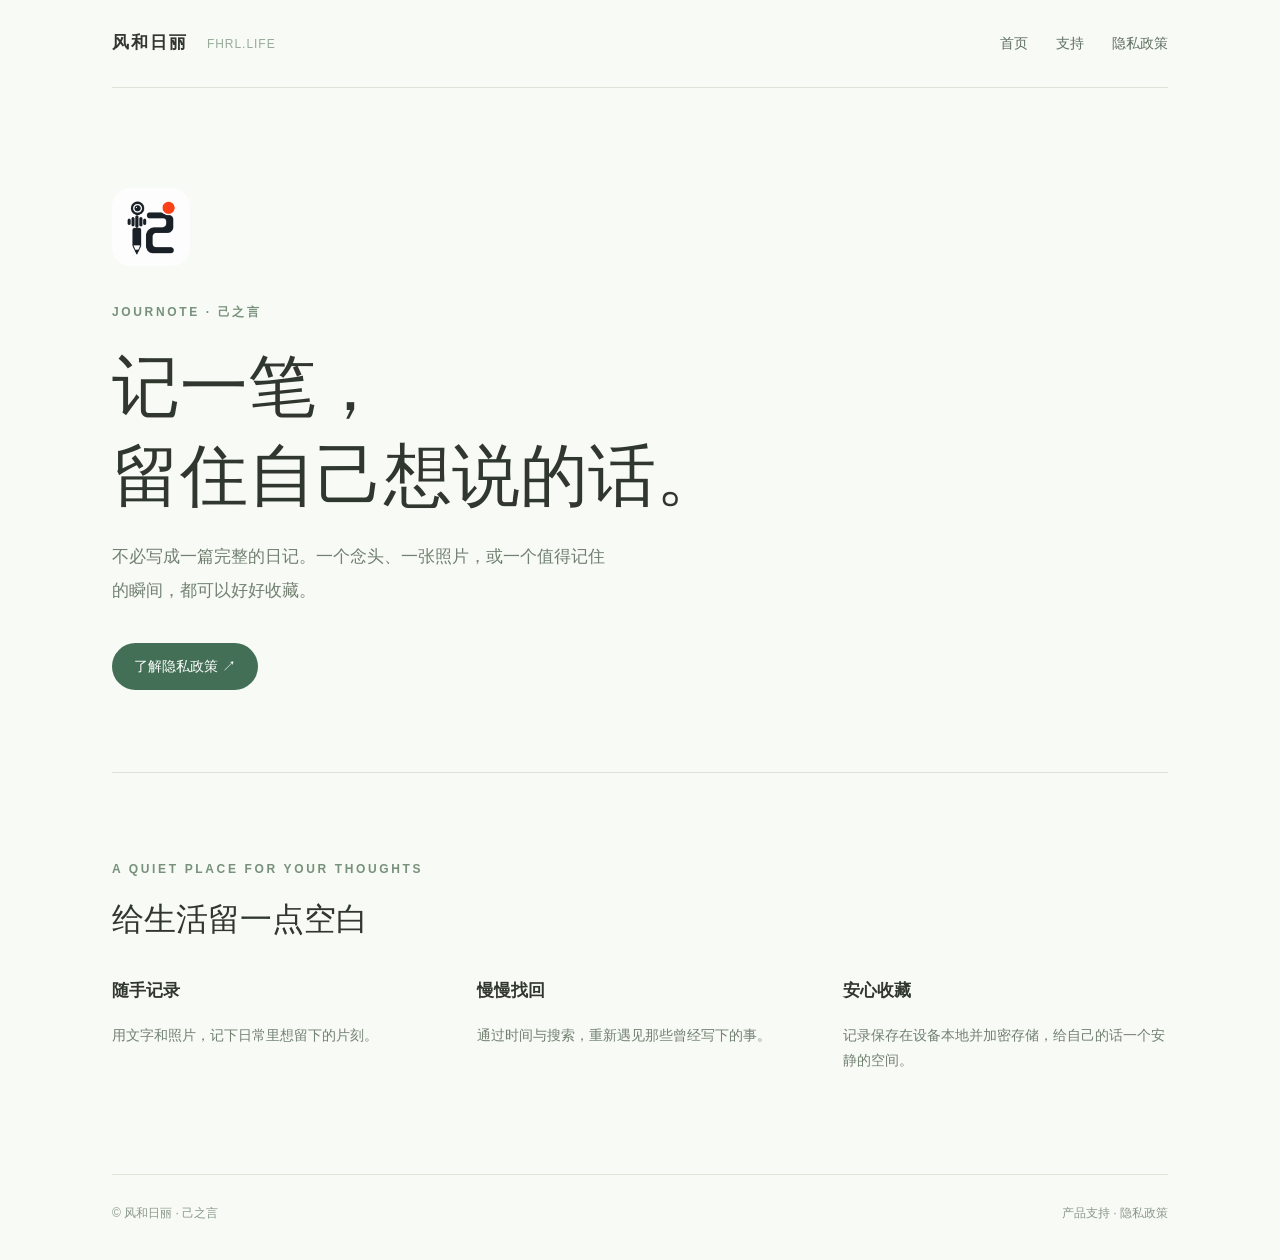
==== journote/index.html @ 54cb117b "Add journote support page" ====
<!doctype html><html lang="zh-CN"><head><meta charset="utf-8"><meta name="viewport" content="width=device-width,initial-scale=1"><meta name="description" content="己之言是一款简单、安静的日记与笔记应用，记一笔，留住自己想说的话。"><title>己之言 · journote</title><link rel="stylesheet" href="/style.css"></head><body><div class="wrap"><header class="nav"><a class="brand" href="/">风和日丽 <span>FHRL.LIFE</span></a><nav class="navlinks" aria-label="主导航"><a href="/">首页</a><a href="/journote/support/">支持</a><a href="/journote/privacy/">隐私政策</a></nav></header><main><section class="page-hero"><img class="icon" src="/assets/journote-icon.png" alt="己之言应用图标"><div class="eyebrow">Journote · 己之言</div><h1>记一笔，<br>留住自己想说的话。</h1><p class="lead">不必写成一篇完整的日记。一个念头、一张照片，或一个值得记住的瞬间，都可以好好收藏。</p><a class="button" href="/journote/privacy/">了解隐私政策 ↗</a></section><section class="section"><div class="eyebrow">A quiet place for your thoughts</div><h2>给生活留一点空白</h2><div class="features"><div><h3>随手记录</h3><p>用文字和照片，记下日常里想留下的片刻。</p></div><div><h3>慢慢找回</h3><p>通过时间与搜索，重新遇见那些曾经写下的事。</p></div><div><h3>安心收藏</h3><p>记录保存在设备本地并加密存储，给自己的话一个安静的空间。</p></div></div></section></main><footer class="footer"><div class="footer-inner"><span>© 风和日丽 · 己之言</span><span><a href="/journote/support/">产品支持</a> · <a href="/journote/privacy/">隐私政策</a></span></div></footer></div></body></html>
---- style.css ----
:root{color-scheme:light;--ink:#30372e;--muted:#718071;--line:#dce4d8;--paper:#f8faf5;--green:#426f55}*{box-sizing:border-box}html{scroll-behavior:smooth}body{margin:0;background:var(--paper);color:var(--ink);font-family:-apple-system,BlinkMacSystemFont,"PingFang SC","Microsoft YaHei",sans-serif;line-height:1.8}a{color:inherit;text-decoration:none}a:focus-visible{outline:2px solid var(--green);outline-offset:5px}.wrap{max-width:1120px;margin:auto;padding:0 32px}.nav{height:88px;display:flex;align-items:center;justify-content:space-between;border-bottom:1px solid var(--line)}.brand{font-size:17px;font-weight:650;letter-spacing:.12em}.brand span{color:#99ab99;font-size:12px;letter-spacing:.08em;margin-left:12px;font-weight:400}.navlinks{display:flex;gap:28px;color:#617063;font-size:14px}.navlinks a:hover,.textlink:hover{color:var(--green)}.hero{min-height:590px;display:flex;align-items:center;position:relative;overflow:hidden}.hero-content{position:relative;z-index:1;max-width:650px;padding:85px 0}.eyebrow{font-size:12px;font-weight:650;letter-spacing:.22em;color:#77917b;text-transform:uppercase}.hero h1{font-family:Georgia,"Songti SC",serif;font-size:clamp(44px,6vw,74px);font-weight:400;letter-spacing:.06em;line-height:1.25;margin:25px 0}.lead{font-size:17px;color:#718071;line-height:2;max-width:500px}.sun{position:absolute;right:3%;top:100px;width:340px;height:340px;border-radius:50%;background:radial-gradient(circle at 40% 36%,#f5eecb,#e7edda 58%,#e2ebdc);box-shadow:0 0 0 48px #eef3e9,0 0 0 96px #f2f6ee}.section{padding:86px 0;border-top:1px solid var(--line)}.section-head{display:flex;justify-content:space-between;align-items:end;gap:20px;margin-bottom:32px}.section h2{font-family:Georgia,"Songti SC",serif;font-size:32px;font-weight:400;margin:10px 0}.section-head p{color:var(--muted);font-size:14px}.product{display:flex;align-items:center;gap:24px;padding:30px;background:white;border:1px solid #e4eae1;border-radius:18px;transition:transform .2s,border-color .2s}.product:hover{transform:translateY(-3px);border-color:#b6cbb9}.icon{width:78px;height:78px;border-radius:18px}.product h3{margin:0;font-size:19px}.product p{margin:4px 0 0;color:var(--muted);font-size:14px}.arrow{margin-left:auto;font-size:22px;color:#8aa28b}.footer{border-top:1px solid var(--line);padding:28px 0 36px;color:#8a998b;font-size:12px}.footer-inner{display:flex;justify-content:space-between;gap:20px}.page-hero{padding:100px 0 82px}.page-hero h1{font-family:Georgia,"Songti SC",serif;font-size:clamp(42px,6vw,68px);font-weight:400;line-height:1.3;margin:20px 0}.page-hero .icon{margin-bottom:26px}.button{display:inline-block;margin-top:18px;padding:11px 22px;border-radius:999px;background:var(--green);color:white;font-size:14px}.features{display:grid;grid-template-columns:repeat(3,1fr);gap:40px}.features h3{font-size:17px;font-weight:600}.features p{font-size:14px;color:var(--muted)}.document{max-width:760px;margin:0 auto;padding:72px 32px 100px}.document h1{font-family:Georgia,"Songti SC",serif;font-weight:400;font-size:42px;line-height:1.3}.document h2{font-size:20px;margin-top:42px}.document p,.document li{color:#566358;font-size:15px;line-height:2}.document a{text-decoration:underline;text-underline-offset:3px}.note{padding:18px 22px;background:#edf3e9;border-radius:12px}.document ul{padding-left:22px}@media(max-width:650px){.wrap{padding:0 22px}.nav{height:72px}.brand span{display:none}.navlinks{gap:18px}.hero{min-height:520px}.hero-content{padding:100px 0 70px}.sun{width:200px;height:200px;right:-100px;top:62px;opacity:.65;box-shadow:0 0 0 35px #eef3e9,0 0 0 70px #f2f6ee}.lead{font-size:15px}.section{padding:60px 0}.section-head{display:block}.features{grid-template-columns:1fr;gap:12px}.page-hero{padding:70px 0}.footer-inner{display:block}.product{padding:22px}.icon{width:64px;height:64px}.document{padding:55px 22px 80px}}
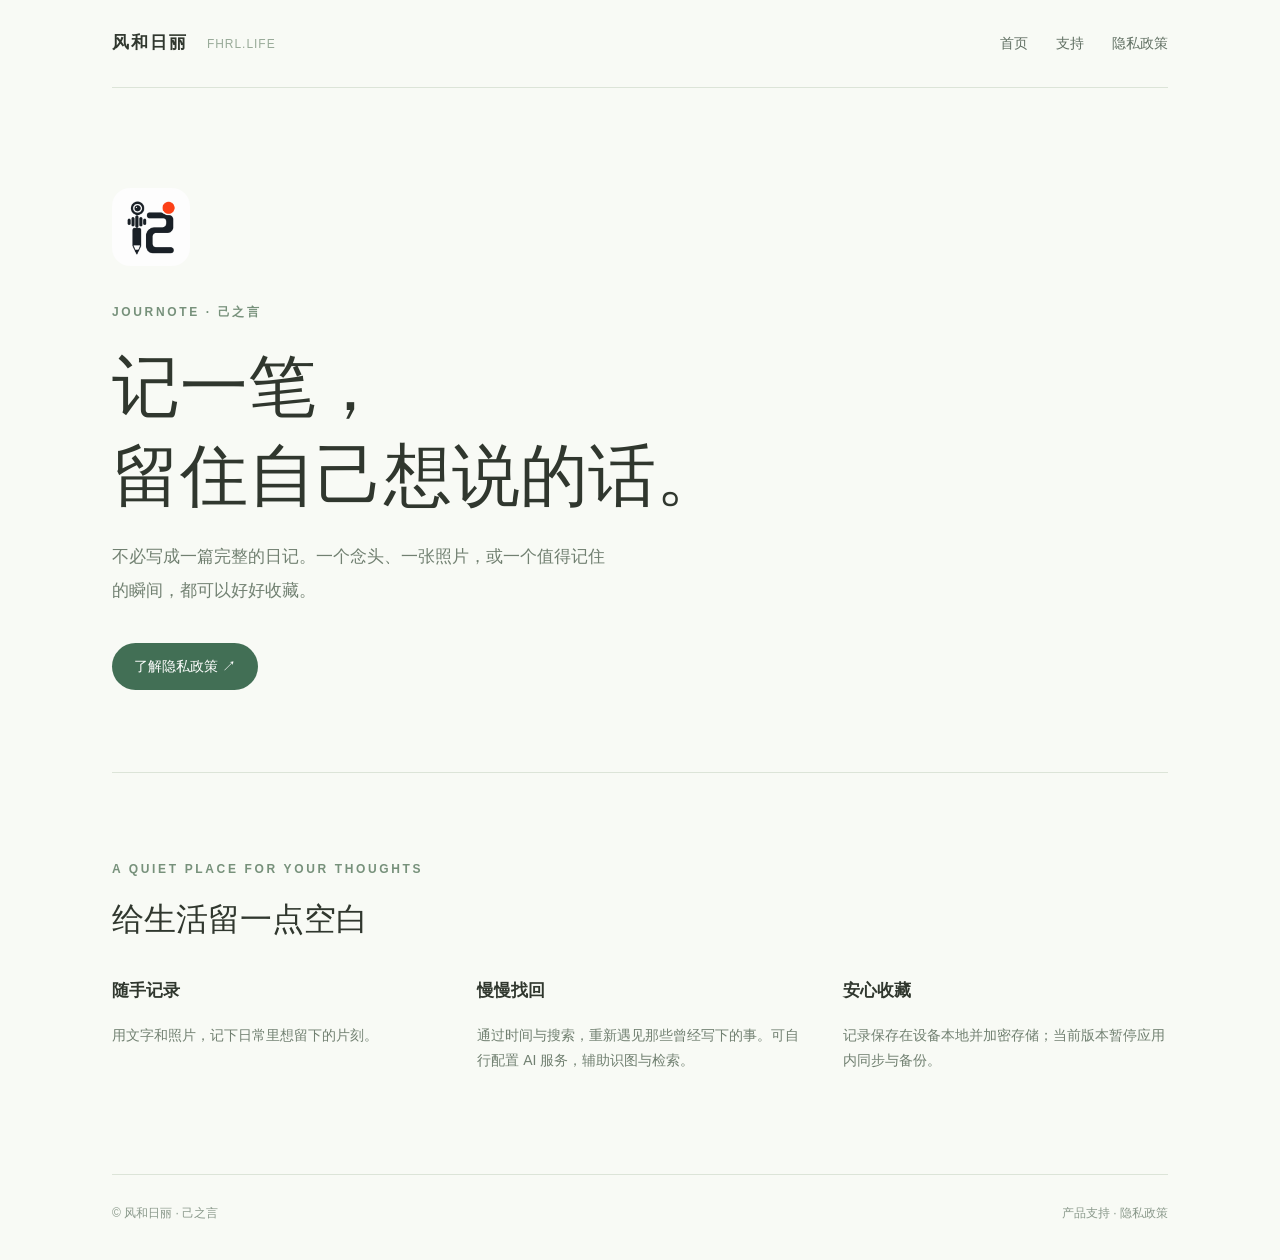
==== commit 3c280c04: "Improve journote support and privacy information" ====
--- a/journote/index.html
+++ b/journote/index.html
@@ -1 +1 @@
-<!doctype html><html lang="zh-CN"><head><meta charset="utf-8"><meta name="viewport" content="width=device-width,initial-scale=1"><meta name="description" content="己之言是一款简单、安静的日记与笔记应用，记一笔，留住自己想说的话。"><title>己之言 · journote</title><link rel="stylesheet" href="/style.css"></head><body><div class="wrap"><header class="nav"><a class="brand" href="/">风和日丽 <span>FHRL.LIFE</span></a><nav class="navlinks" aria-label="主导航"><a href="/">首页</a><a href="/journote/support/">支持</a><a href="/journote/privacy/">隐私政策</a></nav></header><main><section class="page-hero"><img class="icon" src="/assets/journote-icon.png" alt="己之言应用图标"><div class="eyebrow">Journote · 己之言</div><h1>记一笔，<br>留住自己想说的话。</h1><p class="lead">不必写成一篇完整的日记。一个念头、一张照片，或一个值得记住的瞬间，都可以好好收藏。</p><a class="button" href="/journote/privacy/">了解隐私政策 ↗</a></section><section class="section"><div class="eyebrow">A quiet place for your thoughts</div><h2>给生活留一点空白</h2><div class="features"><div><h3>随手记录</h3><p>用文字和照片，记下日常里想留下的片刻。</p></div><div><h3>慢慢找回</h3><p>通过时间与搜索，重新遇见那些曾经写下的事。</p></div><div><h3>安心收藏</h3><p>记录保存在设备本地并加密存储，给自己的话一个安静的空间。</p></div></div></section></main><footer class="footer"><div class="footer-inner"><span>© 风和日丽 · 己之言</span><span><a href="/journote/support/">产品支持</a> · <a href="/journote/privacy/">隐私政策</a></span></div></footer></div></body></html>
+<!doctype html><html lang="zh-CN"><head><meta charset="utf-8"><meta name="viewport" content="width=device-width,initial-scale=1"><meta name="description" content="己之言是一款简单、安静的日记与笔记应用，记一笔，留住自己想说的话。"><title>己之言 · journote</title><link rel="stylesheet" href="/style.css"></head><body><div class="wrap"><header class="nav"><a class="brand" href="/">风和日丽 <span>FHRL.LIFE</span></a><nav class="navlinks" aria-label="主导航"><a href="/">首页</a><a href="/journote/support/">支持</a><a href="/journote/privacy/">隐私政策</a></nav></header><main><section class="page-hero"><img class="icon" src="/assets/journote-icon.png" alt="己之言应用图标"><div class="eyebrow">Journote · 己之言</div><h1>记一笔，<br>留住自己想说的话。</h1><p class="lead">不必写成一篇完整的日记。一个念头、一张照片，或一个值得记住的瞬间，都可以好好收藏。</p><a class="button" href="/journote/privacy/">了解隐私政策 ↗</a></section><section class="section"><div class="eyebrow">A quiet place for your thoughts</div><h2>给生活留一点空白</h2><div class="features"><div><h3>随手记录</h3><p>用文字和照片，记下日常里想留下的片刻。</p></div><div><h3>慢慢找回</h3><p>通过时间与搜索，重新遇见那些曾经写下的事。可自行配置 AI 服务，辅助识图与检索。</p></div><div><h3>安心收藏</h3><p>记录保存在设备本地并加密存储；当前版本暂停应用内同步与备份。</p></div></div></section></main><footer class="footer"><div class="footer-inner"><span>© 风和日丽 · 己之言</span><span><a href="/journote/support/">产品支持</a> · <a href="/journote/privacy/">隐私政策</a></span></div></footer></div></body></html>
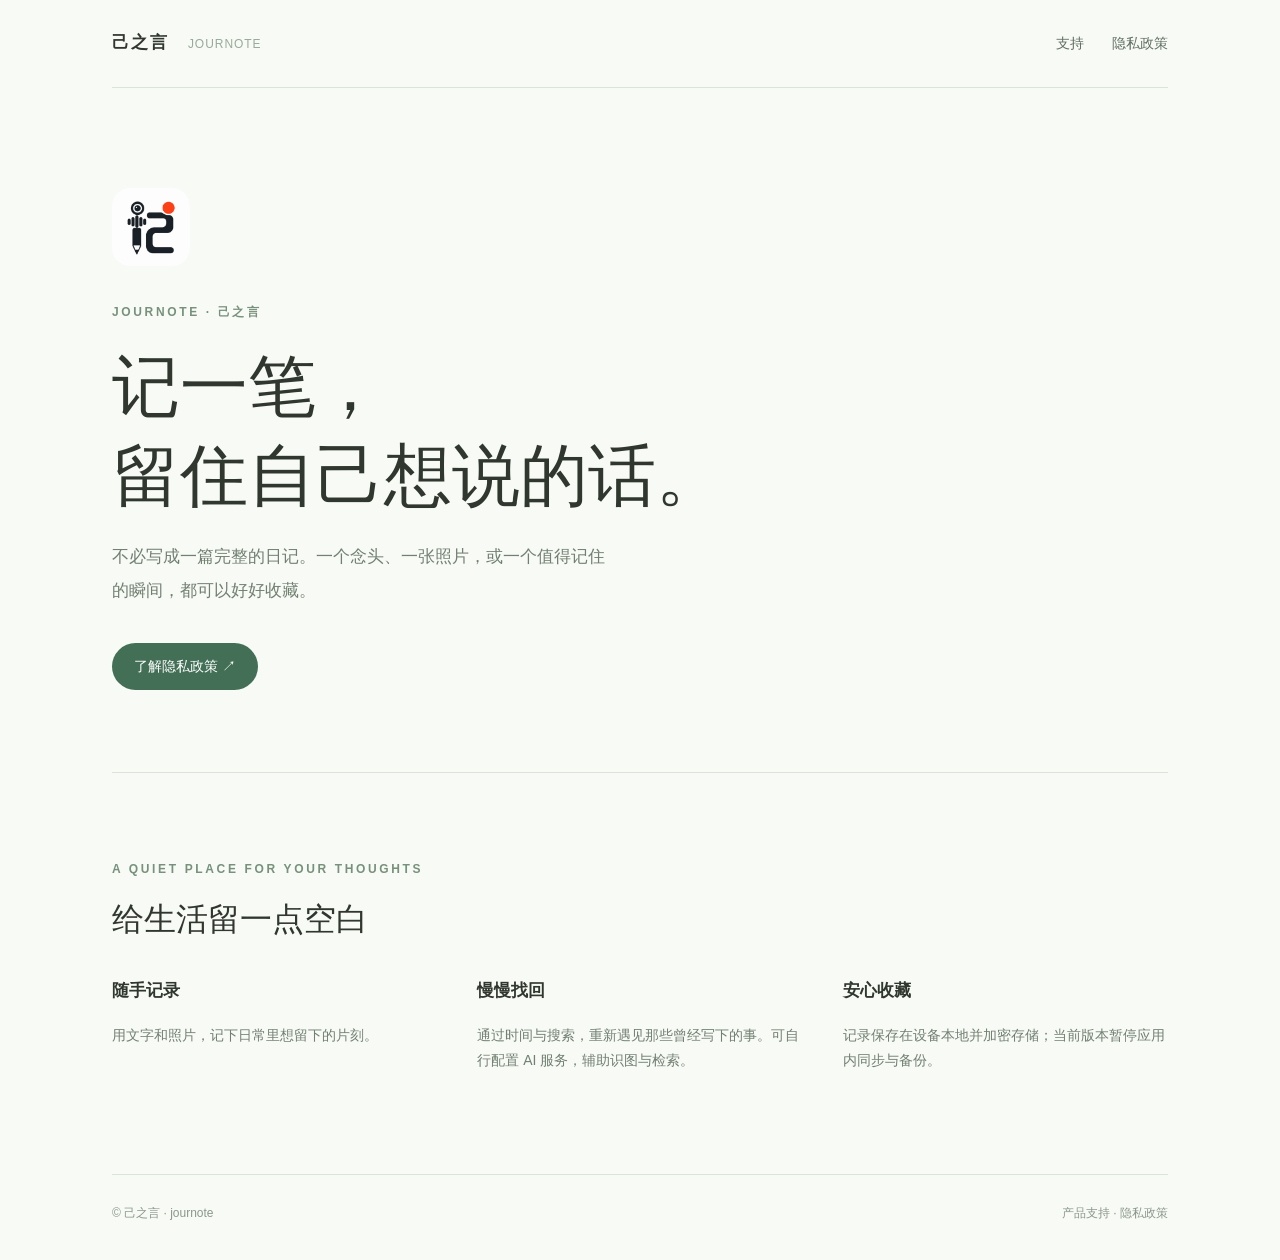
==== commit 39108f28: "Use journote branding throughout product pages" ====
--- a/journote/index.html
+++ b/journote/index.html
@@ -1 +1 @@
-<!doctype html><html lang="zh-CN"><head><meta charset="utf-8"><meta name="viewport" content="width=device-width,initial-scale=1"><meta name="description" content="己之言是一款简单、安静的日记与笔记应用，记一笔，留住自己想说的话。"><title>己之言 · journote</title><link rel="stylesheet" href="/style.css"></head><body><div class="wrap"><header class="nav"><a class="brand" href="/">风和日丽 <span>FHRL.LIFE</span></a><nav class="navlinks" aria-label="主导航"><a href="/">首页</a><a href="/journote/support/">支持</a><a href="/journote/privacy/">隐私政策</a></nav></header><main><section class="page-hero"><img class="icon" src="/assets/journote-icon.png" alt="己之言应用图标"><div class="eyebrow">Journote · 己之言</div><h1>记一笔，<br>留住自己想说的话。</h1><p class="lead">不必写成一篇完整的日记。一个念头、一张照片，或一个值得记住的瞬间，都可以好好收藏。</p><a class="button" href="/journote/privacy/">了解隐私政策 ↗</a></section><section class="section"><div class="eyebrow">A quiet place for your thoughts</div><h2>给生活留一点空白</h2><div class="features"><div><h3>随手记录</h3><p>用文字和照片，记下日常里想留下的片刻。</p></div><div><h3>慢慢找回</h3><p>通过时间与搜索，重新遇见那些曾经写下的事。可自行配置 AI 服务，辅助识图与检索。</p></div><div><h3>安心收藏</h3><p>记录保存在设备本地并加密存储；当前版本暂停应用内同步与备份。</p></div></div></section></main><footer class="footer"><div class="footer-inner"><span>© 风和日丽 · 己之言</span><span><a href="/journote/support/">产品支持</a> · <a href="/journote/privacy/">隐私政策</a></span></div></footer></div></body></html>
+<!doctype html><html lang="zh-CN"><head><meta charset="utf-8"><meta name="viewport" content="width=device-width,initial-scale=1"><meta name="description" content="己之言是一款简单、安静的日记与笔记应用，记一笔，留住自己想说的话。"><title>己之言 · journote</title><link rel="stylesheet" href="/style.css"></head><body><div class="wrap"><header class="nav"><a class="brand" href="/journote/">己之言 <span>JOURNOTE</span></a><nav class="navlinks" aria-label="主导航"><a href="/journote/support/">支持</a><a href="/journote/privacy/">隐私政策</a></nav></header><main><section class="page-hero"><img class="icon" src="/assets/journote-icon.png" alt="己之言应用图标"><div class="eyebrow">Journote · 己之言</div><h1>记一笔，<br>留住自己想说的话。</h1><p class="lead">不必写成一篇完整的日记。一个念头、一张照片，或一个值得记住的瞬间，都可以好好收藏。</p><a class="button" href="/journote/privacy/">了解隐私政策 ↗</a></section><section class="section"><div class="eyebrow">A quiet place for your thoughts</div><h2>给生活留一点空白</h2><div class="features"><div><h3>随手记录</h3><p>用文字和照片，记下日常里想留下的片刻。</p></div><div><h3>慢慢找回</h3><p>通过时间与搜索，重新遇见那些曾经写下的事。可自行配置 AI 服务，辅助识图与检索。</p></div><div><h3>安心收藏</h3><p>记录保存在设备本地并加密存储；当前版本暂停应用内同步与备份。</p></div></div></section></main><footer class="footer"><div class="footer-inner"><span>© 己之言 · journote</span><span><a href="/journote/support/">产品支持</a> · <a href="/journote/privacy/">隐私政策</a></span></div></footer></div></body></html>
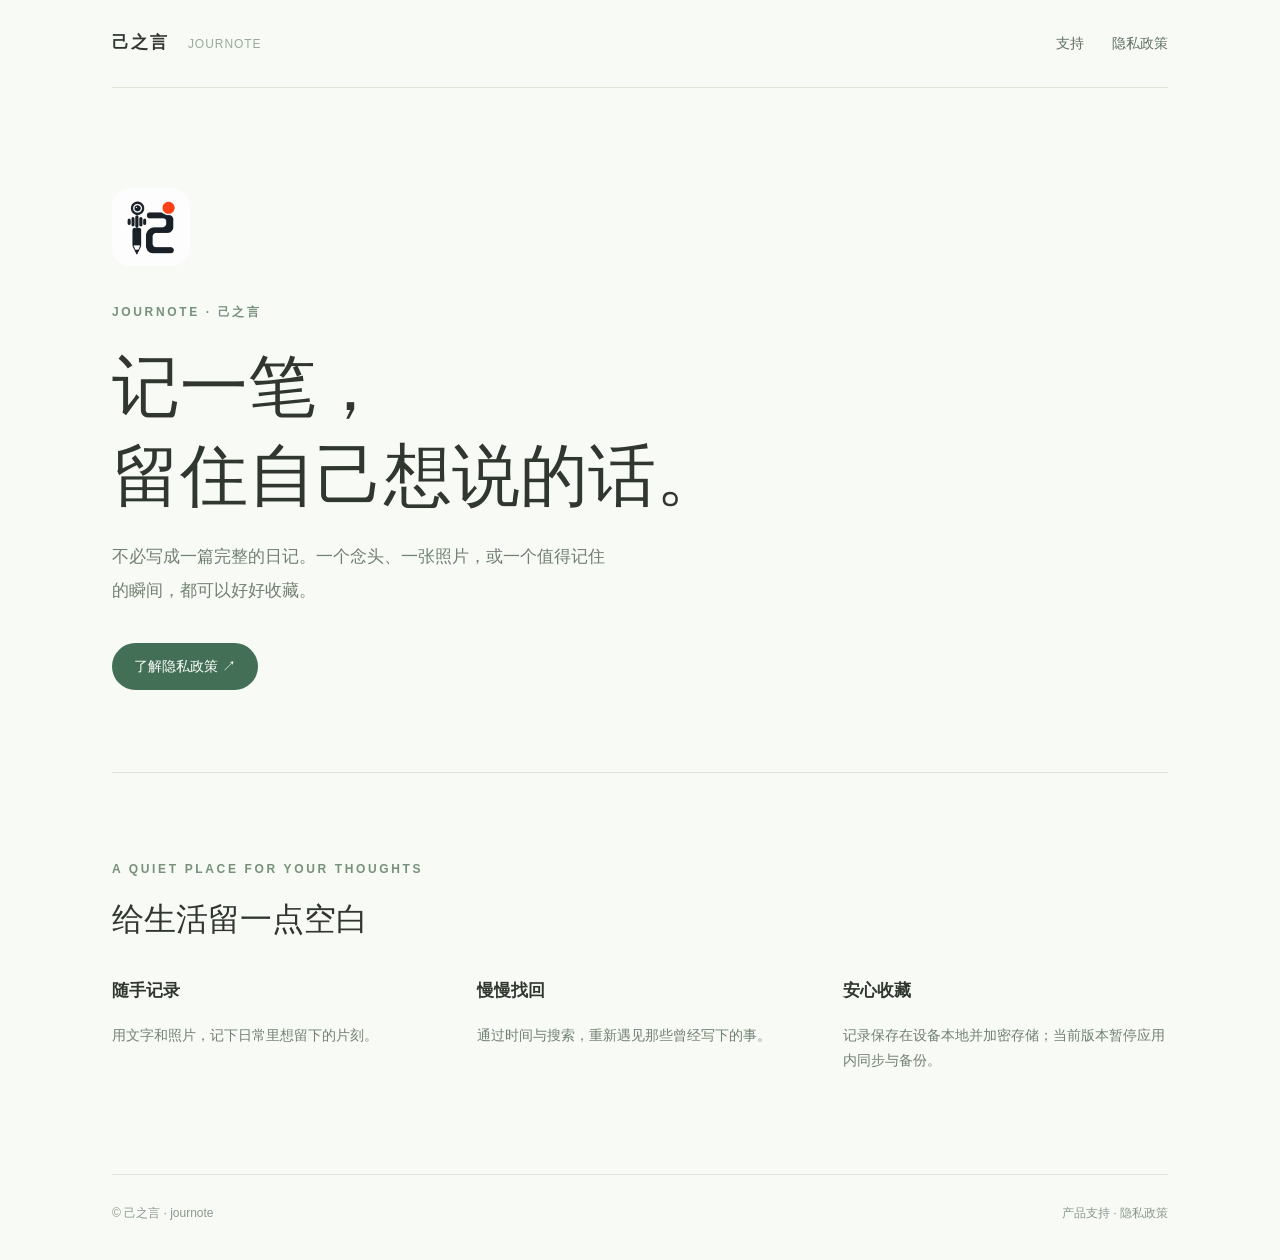
==== commit 7d644e6b: "Update journote operator and contact details" ====
--- a/journote/index.html
+++ b/journote/index.html
@@ -1 +1 @@
-<!doctype html><html lang="zh-CN"><head><meta charset="utf-8"><meta name="viewport" content="width=device-width,initial-scale=1"><meta name="description" content="己之言是一款简单、安静的日记与笔记应用，记一笔，留住自己想说的话。"><title>己之言 · journote</title><link rel="stylesheet" href="/style.css"></head><body><div class="wrap"><header class="nav"><a class="brand" href="/journote/">己之言 <span>JOURNOTE</span></a><nav class="navlinks" aria-label="主导航"><a href="/journote/support/">支持</a><a href="/journote/privacy/">隐私政策</a></nav></header><main><section class="page-hero"><img class="icon" src="/assets/journote-icon.png" alt="己之言应用图标"><div class="eyebrow">Journote · 己之言</div><h1>记一笔，<br>留住自己想说的话。</h1><p class="lead">不必写成一篇完整的日记。一个念头、一张照片，或一个值得记住的瞬间，都可以好好收藏。</p><a class="button" href="/journote/privacy/">了解隐私政策 ↗</a></section><section class="section"><div class="eyebrow">A quiet place for your thoughts</div><h2>给生活留一点空白</h2><div class="features"><div><h3>随手记录</h3><p>用文字和照片，记下日常里想留下的片刻。</p></div><div><h3>慢慢找回</h3><p>通过时间与搜索，重新遇见那些曾经写下的事。可自行配置 AI 服务，辅助识图与检索。</p></div><div><h3>安心收藏</h3><p>记录保存在设备本地并加密存储；当前版本暂停应用内同步与备份。</p></div></div></section></main><footer class="footer"><div class="footer-inner"><span>© 己之言 · journote</span><span><a href="/journote/support/">产品支持</a> · <a href="/journote/privacy/">隐私政策</a></span></div></footer></div></body></html>
+<!doctype html><html lang="zh-CN"><head><meta charset="utf-8"><meta name="viewport" content="width=device-width,initial-scale=1"><meta name="description" content="己之言是一款简单、安静的日记与笔记应用，记一笔，留住自己想说的话。"><title>己之言 · journote</title><link rel="stylesheet" href="/style.css"></head><body><div class="wrap"><header class="nav"><a class="brand" href="/journote/">己之言 <span>JOURNOTE</span></a><nav class="navlinks" aria-label="主导航"><a href="/journote/support/">支持</a><a href="/journote/privacy/">隐私政策</a></nav></header><main><section class="page-hero"><img class="icon" src="/assets/journote-icon.png" alt="己之言应用图标"><div class="eyebrow">Journote · 己之言</div><h1>记一笔，<br>留住自己想说的话。</h1><p class="lead">不必写成一篇完整的日记。一个念头、一张照片，或一个值得记住的瞬间，都可以好好收藏。</p><a class="button" href="/journote/privacy/">了解隐私政策 ↗</a></section><section class="section"><div class="eyebrow">A quiet place for your thoughts</div><h2>给生活留一点空白</h2><div class="features"><div><h3>随手记录</h3><p>用文字和照片，记下日常里想留下的片刻。</p></div><div><h3>慢慢找回</h3><p>通过时间与搜索，重新遇见那些曾经写下的事。</p></div><div><h3>安心收藏</h3><p>记录保存在设备本地并加密存储；当前版本暂停应用内同步与备份。</p></div></div></section></main><footer class="footer"><div class="footer-inner"><span>© 己之言 · journote</span><span><a href="/journote/support/">产品支持</a> · <a href="/journote/privacy/">隐私政策</a></span></div></footer></div></body></html>
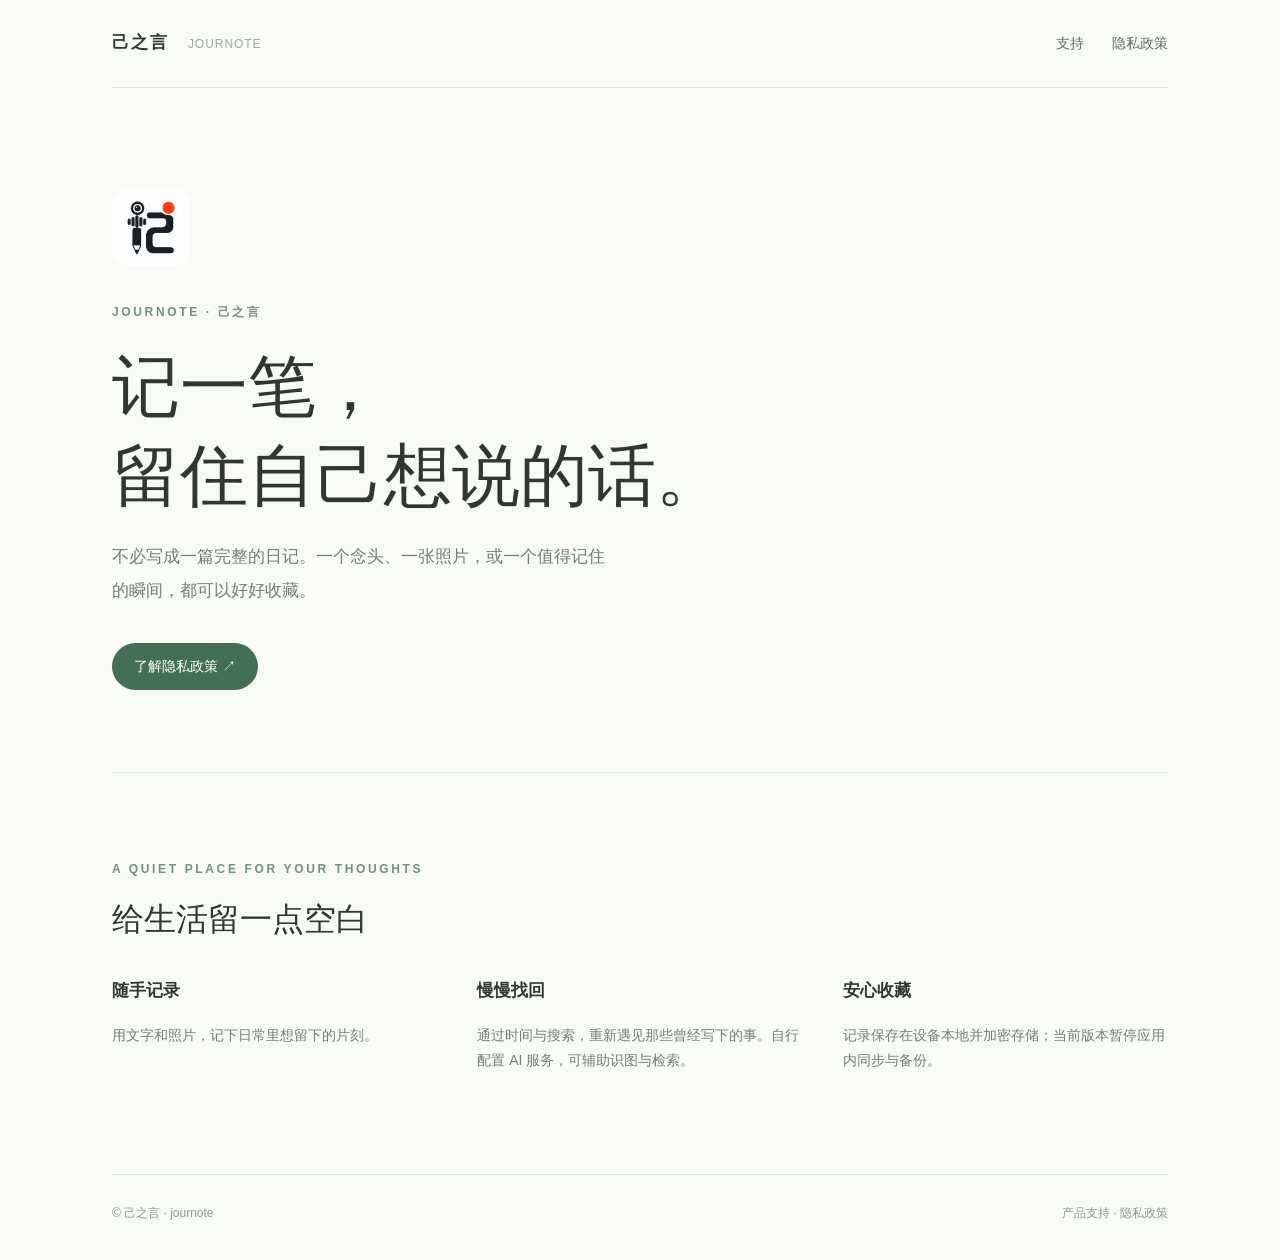
==== commit 73352048: "Document available AI and map features" ====
--- a/journote/index.html
+++ b/journote/index.html
@@ -1 +1 @@
-<!doctype html><html lang="zh-CN"><head><meta charset="utf-8"><meta name="viewport" content="width=device-width,initial-scale=1"><meta name="description" content="己之言是一款简单、安静的日记与笔记应用，记一笔，留住自己想说的话。"><title>己之言 · journote</title><link rel="stylesheet" href="/style.css"></head><body><div class="wrap"><header class="nav"><a class="brand" href="/journote/">己之言 <span>JOURNOTE</span></a><nav class="navlinks" aria-label="主导航"><a href="/journote/support/">支持</a><a href="/journote/privacy/">隐私政策</a></nav></header><main><section class="page-hero"><img class="icon" src="/assets/journote-icon.png" alt="己之言应用图标"><div class="eyebrow">Journote · 己之言</div><h1>记一笔，<br>留住自己想说的话。</h1><p class="lead">不必写成一篇完整的日记。一个念头、一张照片，或一个值得记住的瞬间，都可以好好收藏。</p><a class="button" href="/journote/privacy/">了解隐私政策 ↗</a></section><section class="section"><div class="eyebrow">A quiet place for your thoughts</div><h2>给生活留一点空白</h2><div class="features"><div><h3>随手记录</h3><p>用文字和照片，记下日常里想留下的片刻。</p></div><div><h3>慢慢找回</h3><p>通过时间与搜索，重新遇见那些曾经写下的事。</p></div><div><h3>安心收藏</h3><p>记录保存在设备本地并加密存储；当前版本暂停应用内同步与备份。</p></div></div></section></main><footer class="footer"><div class="footer-inner"><span>© 己之言 · journote</span><span><a href="/journote/support/">产品支持</a> · <a href="/journote/privacy/">隐私政策</a></span></div></footer></div></body></html>
+<!doctype html><html lang="zh-CN"><head><meta charset="utf-8"><meta name="viewport" content="width=device-width,initial-scale=1"><meta name="description" content="己之言是一款简单、安静的日记与笔记应用，记一笔，留住自己想说的话。"><title>己之言 · journote</title><link rel="stylesheet" href="/style.css"></head><body><div class="wrap"><header class="nav"><a class="brand" href="/journote/">己之言 <span>JOURNOTE</span></a><nav class="navlinks" aria-label="主导航"><a href="/journote/support/">支持</a><a href="/journote/privacy/">隐私政策</a></nav></header><main><section class="page-hero"><img class="icon" src="/assets/journote-icon.png" alt="己之言应用图标"><div class="eyebrow">Journote · 己之言</div><h1>记一笔，<br>留住自己想说的话。</h1><p class="lead">不必写成一篇完整的日记。一个念头、一张照片，或一个值得记住的瞬间，都可以好好收藏。</p><a class="button" href="/journote/privacy/">了解隐私政策 ↗</a></section><section class="section"><div class="eyebrow">A quiet place for your thoughts</div><h2>给生活留一点空白</h2><div class="features"><div><h3>随手记录</h3><p>用文字和照片，记下日常里想留下的片刻。</p></div><div><h3>慢慢找回</h3><p>通过时间与搜索，重新遇见那些曾经写下的事。自行配置 AI 服务，可辅助识图与检索。</p></div><div><h3>安心收藏</h3><p>记录保存在设备本地并加密存储；当前版本暂停应用内同步与备份。</p></div></div></section></main><footer class="footer"><div class="footer-inner"><span>© 己之言 · journote</span><span><a href="/journote/support/">产品支持</a> · <a href="/journote/privacy/">隐私政策</a></span></div></footer></div></body></html>
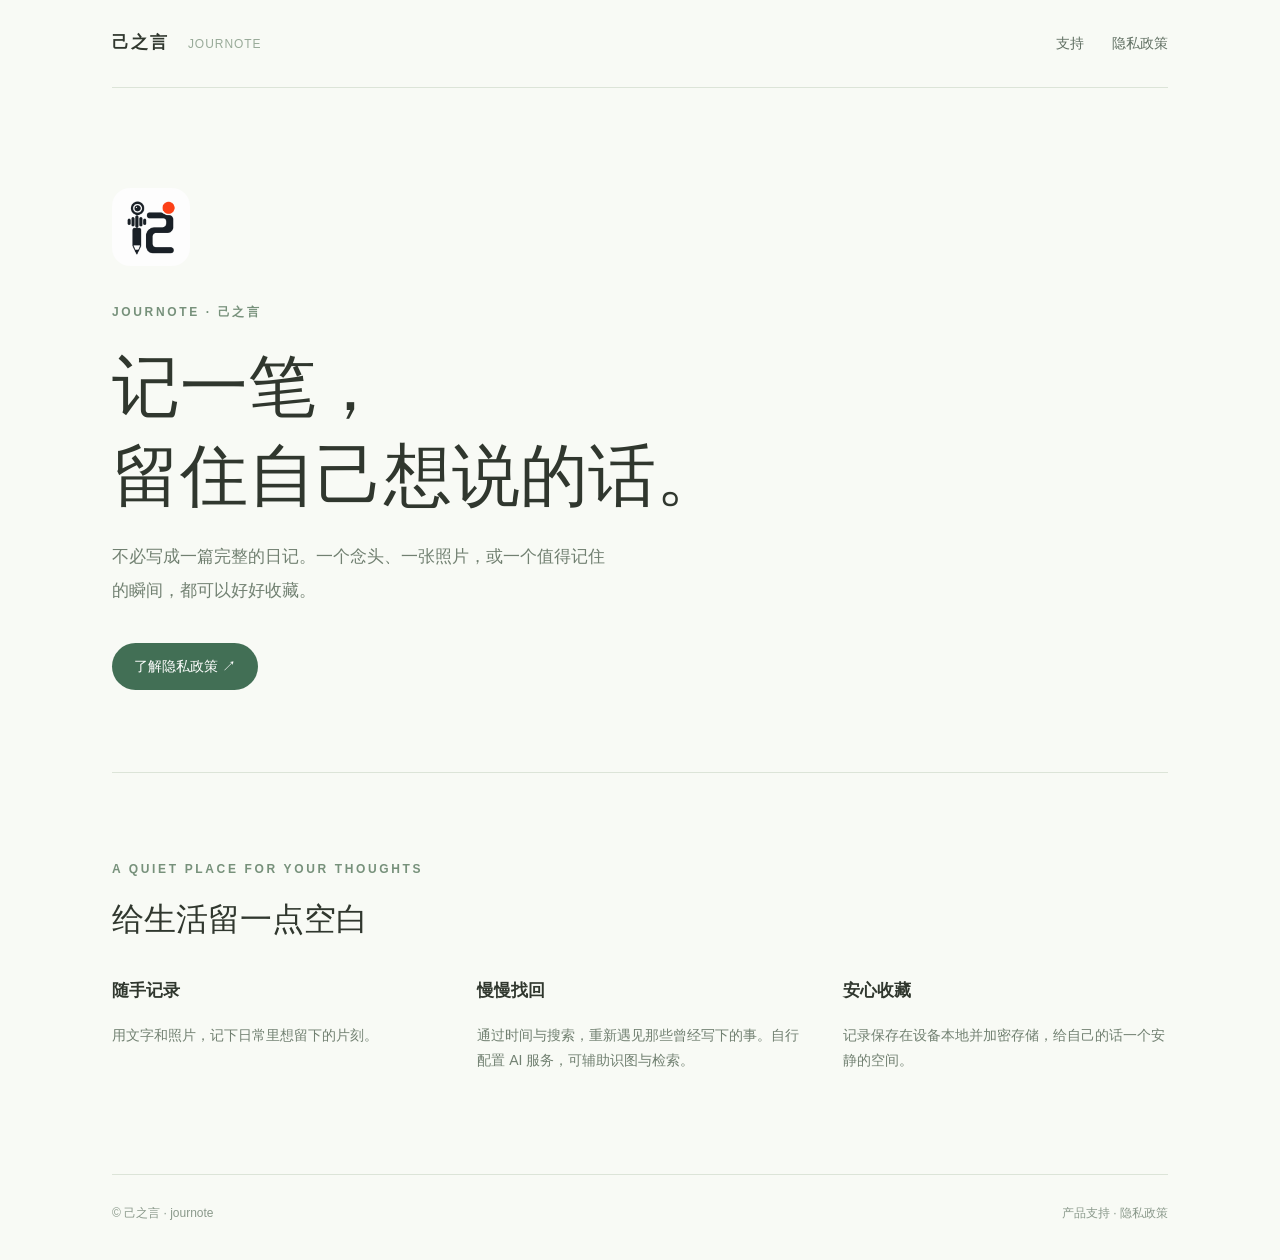
==== commit 11d6a99b: "Clarify local storage without pause language" ====
--- a/journote/index.html
+++ b/journote/index.html
@@ -1 +1 @@
-<!doctype html><html lang="zh-CN"><head><meta charset="utf-8"><meta name="viewport" content="width=device-width,initial-scale=1"><meta name="description" content="己之言是一款简单、安静的日记与笔记应用，记一笔，留住自己想说的话。"><title>己之言 · journote</title><link rel="stylesheet" href="/style.css"></head><body><div class="wrap"><header class="nav"><a class="brand" href="/journote/">己之言 <span>JOURNOTE</span></a><nav class="navlinks" aria-label="主导航"><a href="/journote/support/">支持</a><a href="/journote/privacy/">隐私政策</a></nav></header><main><section class="page-hero"><img class="icon" src="/assets/journote-icon.png" alt="己之言应用图标"><div class="eyebrow">Journote · 己之言</div><h1>记一笔，<br>留住自己想说的话。</h1><p class="lead">不必写成一篇完整的日记。一个念头、一张照片，或一个值得记住的瞬间，都可以好好收藏。</p><a class="button" href="/journote/privacy/">了解隐私政策 ↗</a></section><section class="section"><div class="eyebrow">A quiet place for your thoughts</div><h2>给生活留一点空白</h2><div class="features"><div><h3>随手记录</h3><p>用文字和照片，记下日常里想留下的片刻。</p></div><div><h3>慢慢找回</h3><p>通过时间与搜索，重新遇见那些曾经写下的事。自行配置 AI 服务，可辅助识图与检索。</p></div><div><h3>安心收藏</h3><p>记录保存在设备本地并加密存储；当前版本暂停应用内同步与备份。</p></div></div></section></main><footer class="footer"><div class="footer-inner"><span>© 己之言 · journote</span><span><a href="/journote/support/">产品支持</a> · <a href="/journote/privacy/">隐私政策</a></span></div></footer></div></body></html>
+<!doctype html><html lang="zh-CN"><head><meta charset="utf-8"><meta name="viewport" content="width=device-width,initial-scale=1"><meta name="description" content="己之言是一款简单、安静的日记与笔记应用，记一笔，留住自己想说的话。"><title>己之言 · journote</title><link rel="stylesheet" href="/style.css"></head><body><div class="wrap"><header class="nav"><a class="brand" href="/journote/">己之言 <span>JOURNOTE</span></a><nav class="navlinks" aria-label="主导航"><a href="/journote/support/">支持</a><a href="/journote/privacy/">隐私政策</a></nav></header><main><section class="page-hero"><img class="icon" src="/assets/journote-icon.png" alt="己之言应用图标"><div class="eyebrow">Journote · 己之言</div><h1>记一笔，<br>留住自己想说的话。</h1><p class="lead">不必写成一篇完整的日记。一个念头、一张照片，或一个值得记住的瞬间，都可以好好收藏。</p><a class="button" href="/journote/privacy/">了解隐私政策 ↗</a></section><section class="section"><div class="eyebrow">A quiet place for your thoughts</div><h2>给生活留一点空白</h2><div class="features"><div><h3>随手记录</h3><p>用文字和照片，记下日常里想留下的片刻。</p></div><div><h3>慢慢找回</h3><p>通过时间与搜索，重新遇见那些曾经写下的事。自行配置 AI 服务，可辅助识图与检索。</p></div><div><h3>安心收藏</h3><p>记录保存在设备本地并加密存储，给自己的话一个安静的空间。</p></div></div></section></main><footer class="footer"><div class="footer-inner"><span>© 己之言 · journote</span><span><a href="/journote/support/">产品支持</a> · <a href="/journote/privacy/">隐私政策</a></span></div></footer></div></body></html>
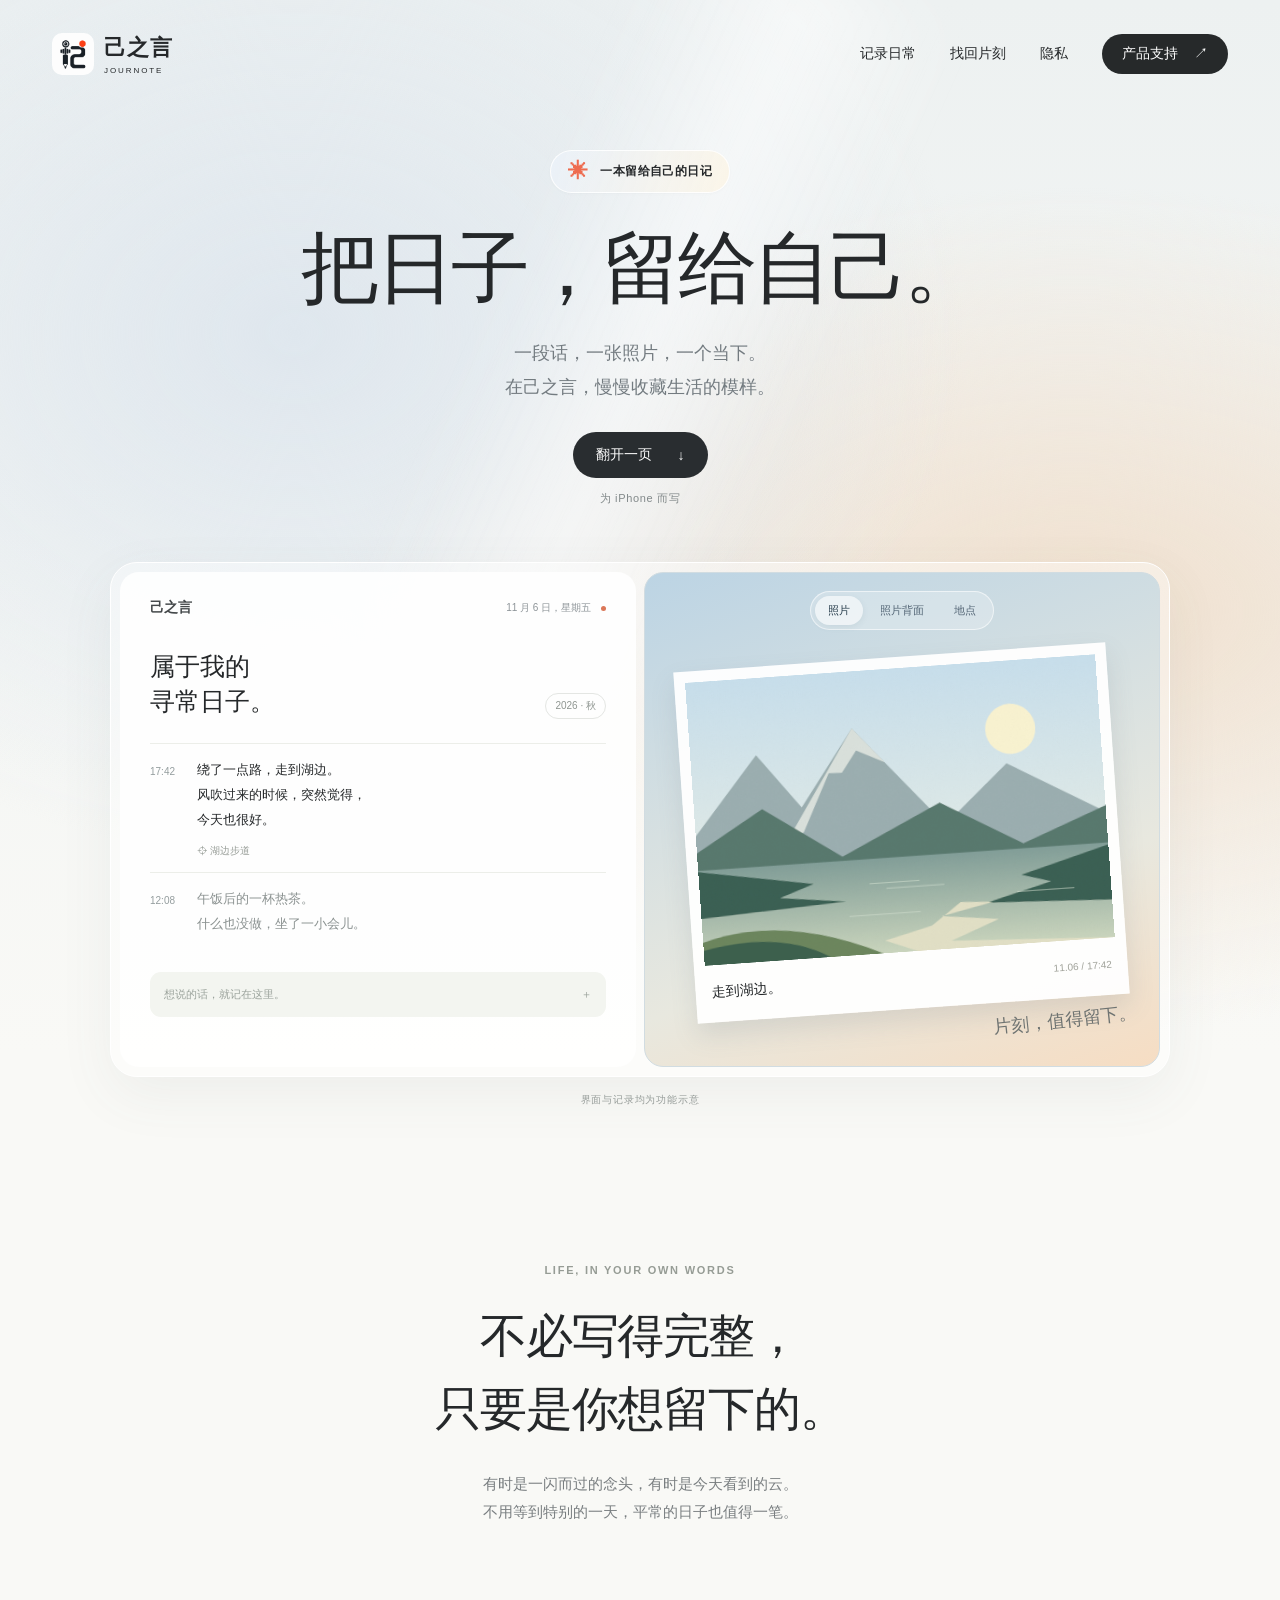
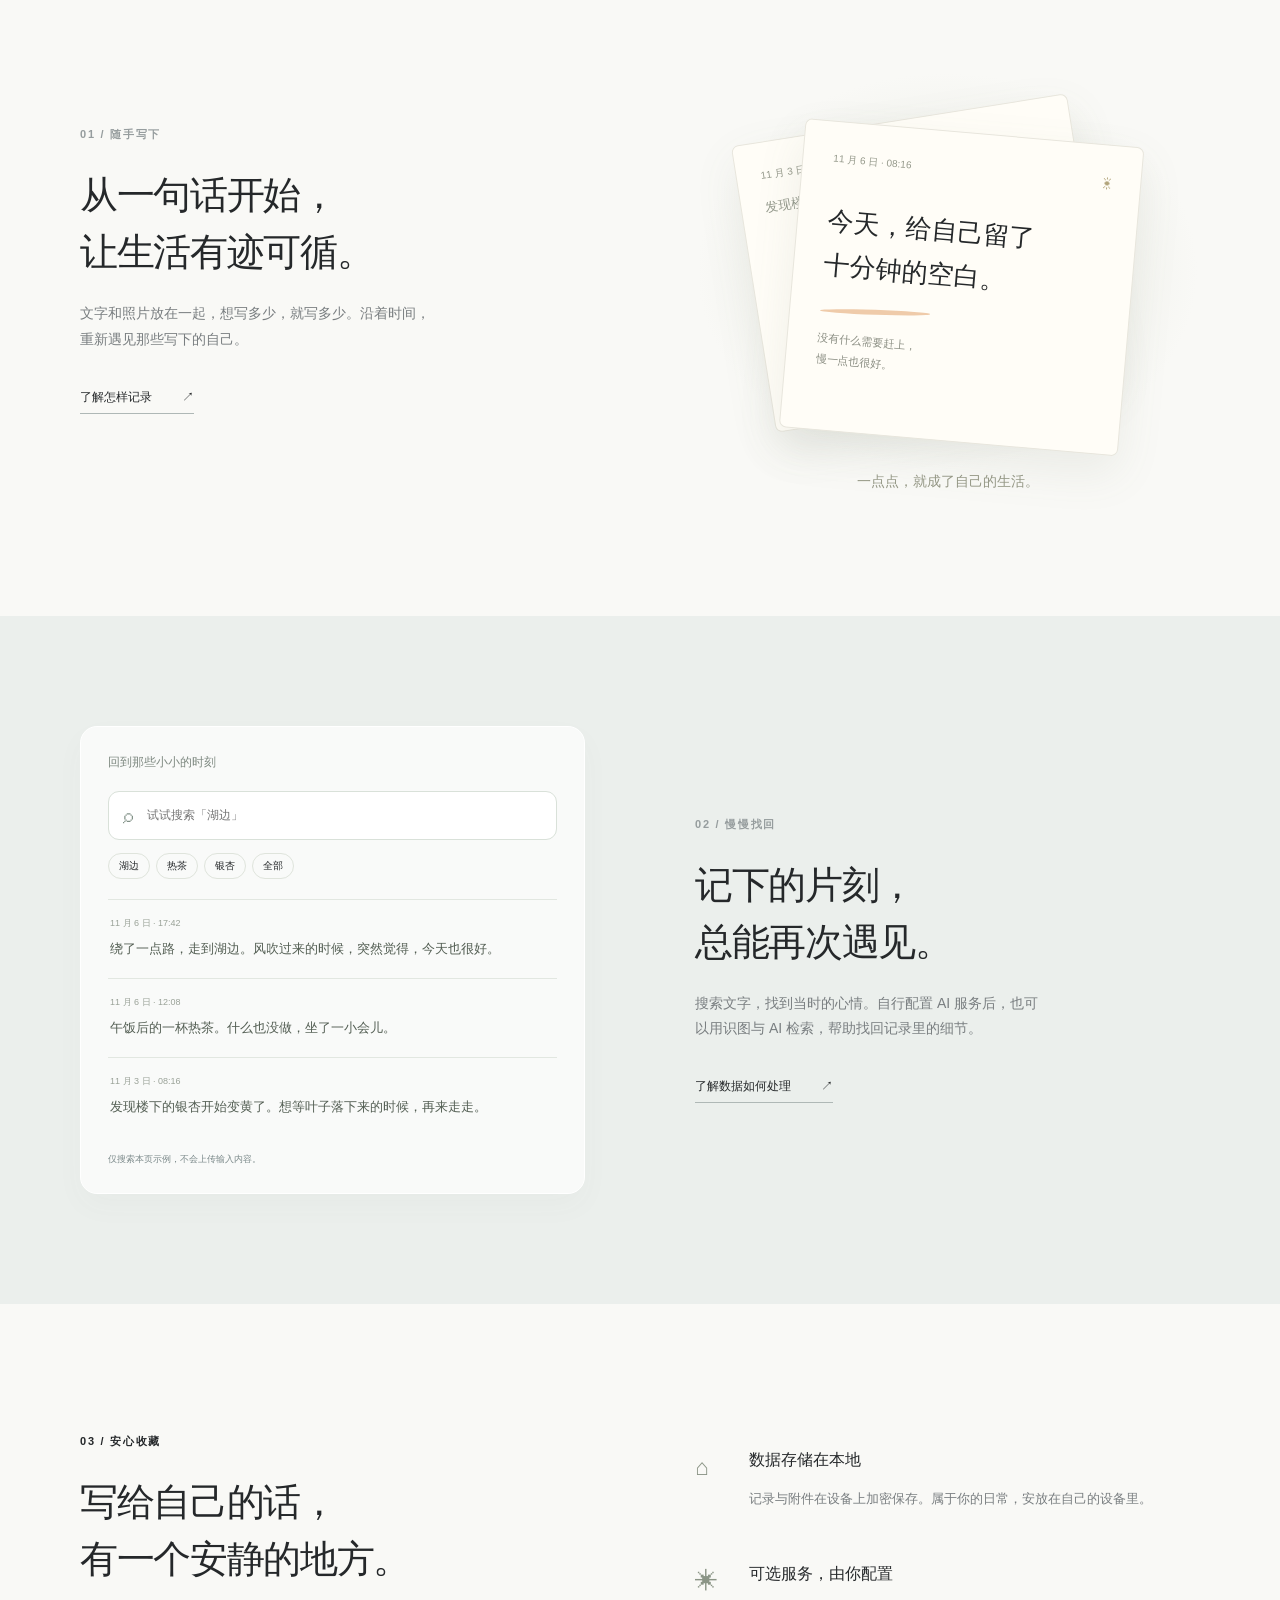
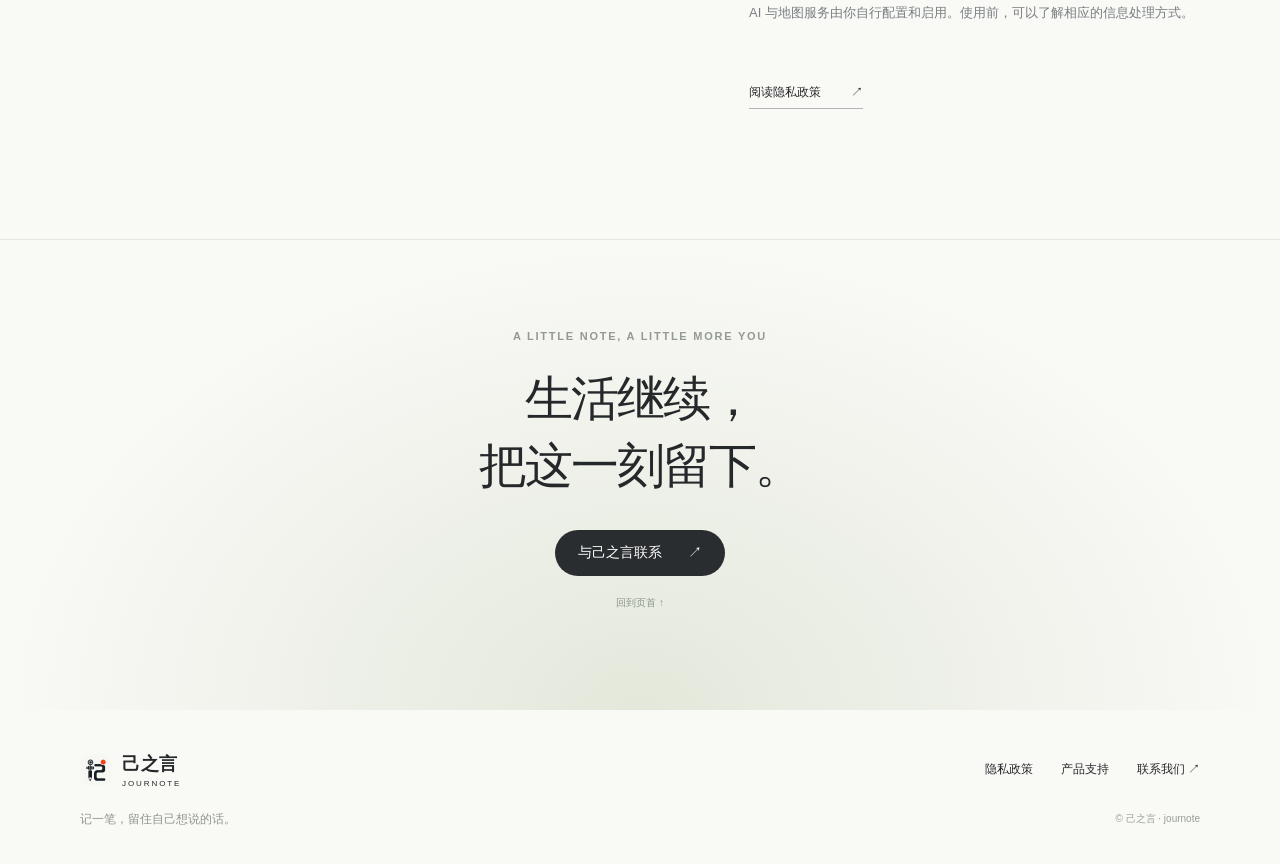
==== commit 68c89661: "Build journote site inspired by TodayAI" ====
--- a/journote/index.html
+++ b/journote/index.html
@@ -1 +1,279 @@
-<!doctype html><html lang="zh-CN"><head><meta charset="utf-8"><meta name="viewport" content="width=device-width,initial-scale=1"><meta name="description" content="己之言是一款简单、安静的日记与笔记应用，记一笔，留住自己想说的话。"><title>己之言 · journote</title><link rel="stylesheet" href="/style.css"></head><body><div class="wrap"><header class="nav"><a class="brand" href="/journote/">己之言 <span>JOURNOTE</span></a><nav class="navlinks" aria-label="主导航"><a href="/journote/support/">支持</a><a href="/journote/privacy/">隐私政策</a></nav></header><main><section class="page-hero"><img class="icon" src="/assets/journote-icon.png" alt="己之言应用图标"><div class="eyebrow">Journote · 己之言</div><h1>记一笔，<br>留住自己想说的话。</h1><p class="lead">不必写成一篇完整的日记。一个念头、一张照片，或一个值得记住的瞬间，都可以好好收藏。</p><a class="button" href="/journote/privacy/">了解隐私政策 ↗</a></section><section class="section"><div class="eyebrow">A quiet place for your thoughts</div><h2>给生活留一点空白</h2><div class="features"><div><h3>随手记录</h3><p>用文字和照片，记下日常里想留下的片刻。</p></div><div><h3>慢慢找回</h3><p>通过时间与搜索，重新遇见那些曾经写下的事。自行配置 AI 服务，可辅助识图与检索。</p></div><div><h3>安心收藏</h3><p>记录保存在设备本地并加密存储，给自己的话一个安静的空间。</p></div></div></section></main><footer class="footer"><div class="footer-inner"><span>© 己之言 · journote</span><span><a href="/journote/support/">产品支持</a> · <a href="/journote/privacy/">隐私政策</a></span></div></footer></div></body></html>
+<!doctype html>
+<html lang="zh-CN">
+  <head>
+    <meta charset="utf-8" />
+    <meta name="viewport" content="width=device-width,initial-scale=1" />
+    <meta
+      name="description"
+      content="己之言，一本留给自己的日记。文字、照片与地点，收藏平常日子里的片刻。"
+    />
+    <meta name="theme-color" content="#f4f4ef" />
+    <title>己之言 · 把日子，留给自己</title>
+    <link rel="icon" href="/assets/journote-icon.png" />
+    <link rel="stylesheet" href="/journote/design.css" />
+    <script src="/journote/site.js" defer></script>
+  </head>
+  <body id="top">
+    <header class="site-header">
+      <a class="wordmark" href="/journote/" aria-label="己之言首页"
+        ><img src="/assets/journote-icon.png" alt="" /><span
+          >己之言<span class="wordmark-en">JOURNOTE</span></span
+        ></a
+      ><button
+        class="menu-toggle"
+        aria-controls="navigation"
+        aria-expanded="false"
+      >
+        菜单 <span>＋</span>
+      </button>
+      <nav id="navigation" aria-label="主导航">
+        <a href="#moments">记录日常</a><a href="#rediscover">找回片刻</a
+        ><a href="/journote/privacy/">隐私</a
+        ><a class="nav-cta" href="/journote/support/"
+          >产品支持 <span>↗</span></a
+        >
+      </nav>
+    </header>
+    <main>
+      <section class="hero">
+        <div class="hero-haze" aria-hidden="true"></div>
+        <div class="hero-copy">
+          <span class="eyebrow badge"
+            ><span class="spark">✳</span> 一本留给自己的日记</span
+          >
+          <h1>把日子，<br class="mobile-break" />留给自己。</h1>
+          <p>
+            一段话，一张照片，一个当下。<br />在己之言，慢慢收藏生活的模样。
+          </p>
+          <a class="button dark" href="#journal">翻开一页 <span>↓</span></a
+          ><span class="platform">为 iPhone 而写</span>
+        </div>
+        <div class="showcase" id="journal">
+          <div class="diary-window">
+            <div class="window-title">
+              <span class="tiny-logo">己之言</span
+              ><span>11 月 6 日，星期五 <i class="status-dot"></i></span>
+            </div>
+            <div class="diary-heading">
+              <span>属于我的<br /><strong>寻常日子。</strong></span
+              ><span class="small-pill">2026 · 秋</span>
+            </div>
+            <article class="entry">
+              <time>17:42</time>
+              <div>
+                <p>
+                  绕了一点路，走到湖边。<br />风吹过来的时候，突然觉得，<br />今天也很好。
+                </p>
+                <div class="entry-location">⌖ 湖边步道</div>
+              </div>
+            </article>
+            <article class="entry quieter">
+              <time>12:08</time>
+              <div>
+                <p>午饭后的一杯热茶。<br />什么也没做，坐了一小会儿。</p>
+              </div>
+            </article>
+            <div class="mock-input">想说的话，就记在这里。<span>＋</span></div>
+          </div>
+          <div class="memory-window">
+            <div class="demo-tabs" role="tablist" aria-label="日记功能演示">
+              <button
+                id="tab-photo"
+                role="tab"
+                aria-selected="true"
+                aria-controls="panel-photo"
+                data-tab="photo"
+              >
+                照片</button
+              ><button
+                id="tab-words"
+                role="tab"
+                aria-selected="false"
+                aria-controls="panel-words"
+                tabindex="-1"
+                data-tab="words"
+              >
+                照片背面</button
+              ><button
+                id="tab-place"
+                role="tab"
+                aria-selected="false"
+                aria-controls="panel-place"
+                tabindex="-1"
+                data-tab="place"
+              >
+                地点
+              </button>
+            </div>
+            <div
+              class="memory-panel"
+              id="panel-photo"
+              role="tabpanel"
+              aria-labelledby="tab-photo"
+            >
+              <div class="photo-print">
+                <img
+                  src="/journote/assets/landscape.svg"
+                  alt="远山与湖面的风景插画"
+                />
+                <div><span>走到湖边。</span><time>11.06 / 17:42</time></div>
+              </div>
+              <span class="floating-label">片刻，值得留下。</span>
+            </div>
+            <div
+              class="memory-panel"
+              id="panel-words"
+              role="tabpanel"
+              aria-labelledby="tab-words"
+              hidden
+            >
+              <div class="photo-back">
+                <span class="eyebrow">照片背面的文字</span>
+                <div class="ai-symbol">✳</div>
+                <h3>不止看见，<br />也能找回。</h3>
+                <p>远山环绕着平静的湖面，傍晚的光落在水边小路上。</p>
+                <span class="caption">AI 识图示意 · 需自行配置模型服务</span>
+              </div>
+            </div>
+            <div
+              class="memory-panel"
+              id="panel-place"
+              role="tabpanel"
+              aria-labelledby="tab-place"
+              hidden
+            >
+              <div class="map-art">
+                <div class="map-lake"></div>
+                <div class="map-path"></div>
+                <div class="map-pin">⌖</div>
+                <div class="map-label">
+                  <strong>湖边步道</strong
+                  ><span>把「在哪里」也留在记录里。</span>
+                </div>
+              </div>
+              <span class="caption">地点示意 · 需位置授权及地图服务配置</span>
+            </div>
+          </div>
+        </div>
+        <p class="demo-disclaimer">界面与记录均为功能示意</p>
+      </section>
+      <section class="manifesto content" id="moments">
+        <span class="eyebrow">LIFE, IN YOUR OWN WORDS</span>
+        <h2>不必写得完整，<br />只要是你想留下的。</h2>
+        <p>
+          有时是一闪而过的念头，有时是今天看到的云。<br />不用等到特别的一天，平常的日子也值得一笔。
+        </p>
+      </section>
+      <section class="feature content">
+        <div class="feature-copy">
+          <span class="eyebrow">01 / 随手写下</span>
+          <h2>从一句话开始，<br />让生活有迹可循。</h2>
+          <p>
+            文字和照片放在一起，想写多少，就写多少。沿着时间，重新遇见那些写下的自己。
+          </p>
+          <a class="text-link" href="/journote/support/"
+            >了解怎样记录 <span>↗</span></a
+          >
+        </div>
+        <div class="note-stack">
+          <article class="paper-note back-note">
+            <time>11 月 3 日</time>
+            <p>发现楼下的银杏开始变黄了。</p>
+          </article>
+          <article class="paper-note front-note">
+            <div class="note-meta">
+              <time>11 月 6 日 · 08:16</time><span>☀</span>
+            </div>
+            <p>今天，给自己留了<br />十分钟的空白。</p>
+            <span class="hand-line"></span
+            ><small>没有什么需要赶上，<br />慢一点也很好。</small>
+          </article>
+          <span class="stack-caption">一点点，就成了自己的生活。</span>
+        </div>
+      </section>
+      <section class="search-section" id="rediscover">
+        <div class="content search-layout">
+          <div class="search-demo">
+            <div class="search-label">回到那些小小的时刻</div>
+            <label class="search-box"
+              ><span aria-hidden="true">⌕</span
+              ><span class="sr-only">搜索示例记录</span
+              ><input
+                type="search"
+                placeholder="试试搜索「湖边」"
+                aria-describedby="search-help"
+            /></label>
+            <div class="search-chips">
+              <button data-query="湖边">湖边</button
+              ><button data-query="热茶">热茶</button
+              ><button data-query="银杏">银杏</button
+              ><button data-query="">全部</button>
+            </div>
+            <div class="search-results" aria-live="polite"></div>
+            <p class="caption" id="search-help">
+              仅搜索本页示例，不会上传输入内容。
+            </p>
+          </div>
+          <div class="feature-copy">
+            <span class="eyebrow">02 / 慢慢找回</span>
+            <h2>记下的片刻，<br />总能再次遇见。</h2>
+            <p>
+              搜索文字，找到当时的心情。自行配置 AI 服务后，也可以用识图与 AI
+              检索，帮助找回记录里的细节。
+            </p>
+            <a class="text-link" href="/journote/privacy/#third-party"
+              >了解数据如何处理 <span>↗</span></a
+            >
+          </div>
+        </div>
+      </section>
+      <section class="privacy-section content">
+        <div>
+          <span class="eyebrow">03 / 安心收藏</span>
+          <h2>写给自己的话，<br />有一个安静的地方。</h2>
+        </div>
+        <div class="privacy-details">
+          <div>
+            <span class="round-icon">⌂</span>
+            <h3>数据存储在本地</h3>
+            <p>
+              记录与附件在设备上加密保存。属于你的日常，安放在自己的设备里。
+            </p>
+          </div>
+          <div>
+            <span class="round-icon">✳</span>
+            <h3>可选服务，由你配置</h3>
+            <p>
+              AI
+              与地图服务由你自行配置和启用。使用前，可以了解相应的信息处理方式。
+            </p>
+          </div>
+          <a class="text-link" href="/journote/privacy/"
+            >阅读隐私政策 <span>↗</span></a
+          >
+        </div>
+      </section>
+      <section class="ending">
+        <span class="eyebrow">A LITTLE NOTE, A LITTLE MORE YOU</span>
+        <h2>生活继续，<br />把这一刻留下。</h2>
+        <a class="button dark" href="/journote/support/"
+          >与己之言联系 <span>↗</span></a
+        ><a class="back-top" href="#top">回到页首 ↑</a>
+      </section>
+    </main>
+    <footer class="site-footer content">
+      <a class="wordmark" href="/journote/"
+        ><img src="/assets/journote-icon.png" alt="" /><span
+          >己之言<span class="wordmark-en">JOURNOTE</span></span
+        ></a
+      >
+      <p>记一笔，留住自己想说的话。</p>
+      <div>
+        <a href="/journote/privacy/">隐私政策</a
+        ><a href="/journote/support/">产品支持</a
+        ><a href="mailto:journote@163.com">联系我们 ↗</a>
+      </div>
+      <small>© 己之言 · journote</small>
+    </footer>
+  </body>
+</html>
--- a/journote/design.css
+++ b/journote/design.css
@@ -0,0 +1,1097 @@
+:root {
+  color-scheme: light;
+  --ink: #25282a;
+  --muted: #797e80;
+  --paper: #f9f9f6;
+  --line: #e4e6e4;
+  --accent: #ff4e2c;
+}
+* {
+  box-sizing: border-box;
+}
+html {
+  scroll-behavior: smooth;
+  scroll-padding-top: 100px;
+}
+body {
+  margin: 0;
+  background: var(--paper);
+  color: var(--ink);
+  font-family:
+    -apple-system, BlinkMacSystemFont, "PingFang SC", "Microsoft YaHei",
+    sans-serif;
+  -webkit-font-smoothing: antialiased;
+}
+a {
+  color: inherit;
+  text-decoration: none;
+}
+button,
+input {
+  font: inherit;
+}
+button,
+a,
+input {
+  touch-action: manipulation;
+}
+button {
+  cursor: pointer;
+}
+a:focus-visible,
+button:focus-visible,
+input:focus-visible {
+  outline: 2px solid #e85b40;
+  outline-offset: 5px;
+}
+button {
+  color: inherit;
+}
+p {
+  line-height: 1.85;
+}
+img {
+  max-width: 100%;
+}
+section[id] {
+  scroll-margin-top: 100px;
+}
+[hidden] {
+  display: none !important;
+}
+.content {
+  width: min(1120px, calc(100% - 72px));
+  margin-inline: auto;
+}
+.site-header {
+  position: relative;
+  z-index: 5;
+  max-width: 1440px;
+  margin: auto;
+  height: 108px;
+  display: flex;
+  align-items: center;
+  justify-content: space-between;
+  padding: 0 52px;
+}
+.wordmark {
+  display: flex;
+  gap: 10px;
+  align-items: center;
+  font-size: 22px;
+  font-weight: 650;
+  letter-spacing: 0.04em;
+}
+.wordmark img {
+  width: 42px;
+  height: 42px;
+  border-radius: 10px;
+  mix-blend-mode: multiply;
+}
+.wordmark-en {
+  display: block;
+  font-size: 8px;
+  letter-spacing: 0.24em;
+  font-weight: 500;
+  margin-top: 3px;
+}
+.site-header nav {
+  display: flex;
+  align-items: center;
+  gap: 34px;
+  font-size: 14px;
+}
+.nav-cta {
+  padding: 11px 20px;
+  background: #26292a;
+  color: white;
+  border-radius: 30px;
+}
+.nav-cta span {
+  margin-left: 12px;
+}
+.menu-toggle {
+  display: none;
+}
+.hero {
+  position: relative;
+  text-align: center;
+  isolation: isolate;
+  padding-top: 42px;
+}
+.hero-haze {
+  position: absolute;
+  z-index: -1;
+  inset: -108px 0 0;
+  overflow: hidden;
+  background:
+    radial-gradient(ellipse at 23% 30%, #dfe7ee 0, transparent 48%),
+    radial-gradient(ellipse at 84% 55%, #f0e0ce 0, transparent 49%),
+    linear-gradient(#edf1f1, #f9f9f6 95%);
+}
+.hero-haze:after {
+  content: "";
+  position: absolute;
+  top: -60px;
+  left: 40%;
+  width: 300px;
+  height: 760px;
+  background: linear-gradient(90deg, transparent, #ffffff8c, transparent);
+  transform: rotate(24deg);
+  filter: blur(25px);
+}
+.eyebrow {
+  display: block;
+  font-size: 11px;
+  letter-spacing: 0.16em;
+  font-weight: 600;
+}
+.badge {
+  display: inline-flex;
+  gap: 12px;
+  align-items: center;
+  padding: 9px 17px;
+  border-radius: 30px;
+  letter-spacing: 0.04em;
+  border: 1px solid #ffffffd9;
+  background: linear-gradient(110deg, #ecf3fcaa, #fff4df99);
+  box-shadow: 0 1px 3px #60606008;
+  font-size: 12px;
+}
+.spark {
+  font-size: 20px;
+  color: #ee6b4f;
+}
+h1 {
+  font-size: clamp(46px, 6.2vw, 82px);
+  font-weight: 500;
+  line-height: 1.16;
+  letter-spacing: -0.045em;
+  margin: 29px 0 22px;
+}
+.mobile-break {
+  display: none;
+}
+.hero-copy > p {
+  font-size: 18px;
+  color: #737b80;
+  margin: 0 0 28px;
+  line-height: 1.9;
+}
+.button {
+  display: inline-flex;
+  align-items: center;
+  justify-content: center;
+  gap: 26px;
+  border-radius: 99px;
+  padding: 14px 23px;
+  font-size: 14px;
+  transition:
+    transform 0.2s,
+    background 0.2s;
+}
+.button:hover {
+  transform: translateY(-2px);
+}
+.dark {
+  background: #292d30;
+  color: white;
+}
+.dark:hover {
+  background: #454a4d;
+}
+.platform {
+  display: block;
+  font-size: 11px;
+  color: #82898a;
+  margin-top: 13px;
+  letter-spacing: 0.06em;
+}
+.showcase {
+  display: grid;
+  grid-template-columns: 1fr 1fr;
+  gap: 8px;
+  text-align: left;
+  max-width: 1060px;
+  min-height: 490px;
+  margin: 56px auto 0;
+  padding: 9px;
+  border: 1px solid #fff;
+  border-radius: 27px;
+  background: #ffffff5e;
+  box-shadow: 0 18px 55px #55636a12;
+  overflow: hidden;
+}
+.diary-window {
+  padding: 27px 30px 22px;
+  background: #ffffffe3;
+  border-radius: 19px;
+  position: relative;
+}
+.window-title {
+  display: flex;
+  justify-content: space-between;
+  font-size: 10px;
+  color: #8d9498;
+  align-items: center;
+}
+.tiny-logo {
+  font-size: 14px;
+  color: #44484a;
+  font-weight: 600;
+}
+.status-dot {
+  display: inline-block;
+  width: 5px;
+  height: 5px;
+  border-radius: 50%;
+  background: #db7758;
+  margin-left: 7px;
+}
+.diary-heading {
+  display: flex;
+  justify-content: space-between;
+  align-items: end;
+  margin: 32px 0 24px;
+  line-height: 1.4;
+  font-size: 25px;
+  font-weight: 300;
+}
+.diary-heading strong {
+  font-weight: 500;
+}
+.small-pill {
+  font-size: 10px;
+  border: 1px solid #e4e6e3;
+  padding: 5px 9px;
+  border-radius: 15px;
+  color: #8f9691;
+}
+.entry {
+  display: flex;
+  gap: 22px;
+  padding: 14px 0;
+  border-top: 1px solid #eceee9;
+  font-size: 13px;
+}
+.entry time {
+  font-size: 10px;
+  color: #949d9e;
+  padding-top: 8px;
+  font-variant-numeric: tabular-nums;
+}
+.entry p {
+  margin: 0;
+  line-height: 1.9;
+}
+.entry-location {
+  font-size: 10px;
+  color: #969c96;
+  margin-top: 12px;
+}
+.quieter {
+  color: #8b9291;
+}
+.mock-input {
+  margin-top: 21px;
+  border-radius: 11px;
+  background: #f3f5f0;
+  padding: 15px 14px;
+  font-size: 11px;
+  color: #9ba39c;
+  display: flex;
+  justify-content: space-between;
+}
+.memory-window {
+  position: relative;
+  border: 1px solid #d1dce1;
+  border-radius: 19px;
+  background: linear-gradient(160deg, #bcd4e4 0, #e8e8df 66%, #f6ddc3);
+  padding: 18px 29px 25px;
+  display: flex;
+  flex-direction: column;
+  min-width: 0;
+}
+.demo-tabs {
+  display: flex;
+  align-self: center;
+  border: 1px solid #ffffff91;
+  background: #ffffff3d;
+  border-radius: 30px;
+  padding: 4px;
+  gap: 4px;
+  z-index: 1;
+}
+.demo-tabs button {
+  border: 0;
+  background: transparent;
+  padding: 7px 13px;
+  font-size: 11px;
+  border-radius: 20px;
+  color: #536575;
+}
+.demo-tabs button[aria-selected="true"] {
+  background: #fff9;
+  color: #253b4a;
+  box-shadow: 0 2px 6px #4a677018;
+}
+.memory-panel {
+  position: relative;
+  flex: 1;
+  display: flex;
+  align-items: center;
+  justify-content: center;
+  flex-direction: column;
+}
+.photo-print {
+  padding: 11px;
+  background: #fffffff2;
+  box-shadow: 0 12px 24px #6a79852b;
+  width: 95%;
+  transform: rotate(-4deg);
+  margin: 27px 0 32px;
+}
+.photo-print img {
+  width: 100%;
+  display: block;
+  aspect-ratio: 1.45;
+  object-fit: cover;
+}
+.photo-print > div {
+  display: flex;
+  justify-content: space-between;
+  padding: 18px 5px 10px;
+  font-size: 14px;
+}
+.photo-print time {
+  font-size: 10px;
+  color: #a0a29a;
+  padding-top: 3px;
+}
+.floating-label {
+  position: absolute;
+  right: -7px;
+  bottom: 9px;
+  font-family: Georgia, "Songti SC", serif;
+  font-size: 18px;
+  transform: rotate(-6deg);
+  color: #6e7371;
+}
+.photo-back {
+  background: #fff9;
+  border: 1px solid #fff;
+  border-radius: 14px;
+  padding: 25px 29px;
+  margin-top: 20px;
+  min-height: 320px;
+  width: 100%;
+}
+.photo-back > .eyebrow {
+  font-size: 9px;
+  color: #80909a;
+}
+.ai-symbol {
+  font-size: 36px;
+  color: #637d89;
+  margin: 13px 0;
+}
+.photo-back h3 {
+  font-size: 23px;
+  font-weight: 400;
+  margin: 5px 0 14px;
+}
+.photo-back p {
+  font-size: 12px;
+  color: #697a80;
+}
+.caption {
+  font-size: 10px;
+  line-height: 1.6;
+  color: #7a8889;
+}
+.map-art {
+  position: relative;
+  width: 100%;
+  height: 290px;
+  border-radius: 14px;
+  overflow: hidden;
+  margin-top: 23px;
+  background:
+    repeating-linear-gradient(
+      25deg,
+      transparent 0 50px,
+      #fbfcf3 51px 62px,
+      transparent 63px 100px
+    ),
+    repeating-linear-gradient(
+      110deg,
+      #e7ebd9 0 90px,
+      #fafbf4 91px 102px,
+      #e5ead8 103px 150px
+    );
+}
+.map-lake {
+  position: absolute;
+  inset: 10px -50px 60px 110px;
+  transform: rotate(-12deg);
+  background: #bad6df;
+  border-radius: 40% 30% 60% 40%;
+}
+.map-path {
+  position: absolute;
+  left: 60px;
+  top: 30px;
+  height: 200px;
+  width: 200px;
+  border: 2px dashed #c9a774;
+  border-radius: 50%;
+  transform: rotate(-20deg);
+}
+.map-pin {
+  position: absolute;
+  left: 45%;
+  top: 30%;
+  width: 48px;
+  height: 48px;
+  display: grid;
+  place-content: center;
+  border-radius: 50%;
+  background: #fff;
+  color: #d27752;
+  font-size: 32px;
+  box-shadow: 0 4px 18px #617c7a25;
+}
+.map-label {
+  position: absolute;
+  bottom: 14px;
+  left: 14px;
+  right: 14px;
+  padding: 12px 16px;
+  background: #fffc;
+  backdrop-filter: blur(4px);
+  border-radius: 10px;
+  font-size: 13px;
+}
+.map-label span {
+  display: block;
+  font-size: 10px;
+  color: #84918c;
+  margin-top: 6px;
+}
+.memory-panel > .caption {
+  margin-top: 12px;
+}
+.demo-disclaimer {
+  font-size: 10px;
+  color: #969c99;
+  margin: 14px 0 0;
+  letter-spacing: 0.08em;
+}
+.manifesto {
+  text-align: center;
+  padding: 155px 0 130px;
+}
+.manifesto .eyebrow {
+  color: #969c95;
+}
+.manifesto h2 {
+  font-size: clamp(30px, 4vw, 47px);
+  line-height: 1.55;
+  font-weight: 400;
+  letter-spacing: -0.03em;
+  margin: 24px 0;
+}
+.manifesto p {
+  font-size: 15px;
+  color: var(--muted);
+}
+.feature {
+  display: grid;
+  grid-template-columns: 1fr 1fr;
+  gap: 110px;
+  align-items: center;
+  padding-bottom: 145px;
+}
+.feature-copy > .eyebrow {
+  color: #969d9e;
+}
+.feature-copy h2,
+.privacy-section h2 {
+  font-size: 38px;
+  line-height: 1.5;
+  font-weight: 450;
+  letter-spacing: -0.035em;
+  margin: 25px 0 20px;
+}
+.feature-copy > p {
+  font-size: 14px;
+  color: var(--muted);
+  max-width: 350px;
+}
+.text-link {
+  font-size: 12px;
+  border-bottom: 1px solid #afb8b6;
+  padding-bottom: 7px;
+  display: inline-flex;
+  gap: 30px;
+  margin-top: 22px;
+}
+.text-link:hover {
+  color: #c25c3c;
+}
+.note-stack {
+  position: relative;
+  height: 400px;
+  display: grid;
+  place-items: center;
+  background: radial-gradient(ellipse, #e6e8e0, transparent 70%);
+}
+.paper-note {
+  position: absolute;
+  background: #fffdf7;
+  width: 80%;
+  max-width: 340px;
+  border: 1px solid #e8e6dd;
+  border-radius: 7px;
+  box-shadow: 0 18px 45px #6f74621a;
+}
+.back-note {
+  padding: 24px;
+  transform: rotate(-9deg) translate(-25px, -12px);
+  height: 290px;
+  color: #959a8d;
+  font-size: 13px;
+}
+.paper-note time {
+  font-size: 10px;
+  color: #95998b;
+}
+.front-note {
+  transform: rotate(5deg) translate(15px, 15px);
+  padding: 30px;
+  min-height: 310px;
+}
+.front-note p {
+  font-family: Georgia, "Songti SC", serif;
+  font-size: 26px;
+  line-height: 1.7;
+  margin: 30px 0 18px;
+}
+.note-meta {
+  display: flex;
+  justify-content: space-between;
+  font-size: 16px;
+  color: #b2a57c;
+}
+.hand-line {
+  display: block;
+  width: 110px;
+  height: 5px;
+  background: #e6b181;
+  border-radius: 50%;
+  transform: rotate(-3deg);
+  margin-bottom: 17px;
+  opacity: 0.65;
+}
+.front-note small {
+  font-size: 11px;
+  color: #8b8e83;
+  line-height: 1.8;
+}
+.stack-caption {
+  font-family: Georgia, "Songti SC", serif;
+  position: absolute;
+  bottom: -20px;
+  font-size: 14px;
+  color: #949785;
+}
+.search-section {
+  background: #ebefec;
+  padding: 110px 0;
+}
+.search-layout {
+  display: grid;
+  grid-template-columns: 1fr 1fr;
+  gap: 110px;
+  align-items: center;
+}
+.search-demo {
+  background: #ffffffb8;
+  border: 1px solid white;
+  padding: 27px;
+  border-radius: 17px;
+  box-shadow: 0 12px 30px #53635708;
+}
+.search-label {
+  font-size: 12px;
+  color: #7c877f;
+  margin-bottom: 20px;
+}
+.search-box {
+  display: flex;
+  align-items: center;
+  gap: 12px;
+  background: #fff;
+  border-radius: 11px;
+  border: 1px solid #d9e1d9;
+  padding: 12px 14px;
+}
+.search-box > span {
+  font-size: 20px;
+  color: #819187;
+}
+.search-box input {
+  width: 100%;
+  border: 0;
+  background: transparent;
+  outline: none;
+  font-size: 12px;
+  min-width: 0;
+}
+.search-chips {
+  display: flex;
+  gap: 6px;
+  margin: 13px 0 20px;
+}
+.search-chips button {
+  border: 1px solid #dfe4dc;
+  background: transparent;
+  font-size: 10px;
+  padding: 5px 10px;
+  border-radius: 20px;
+}
+.search-chips button:hover {
+  background: #e6ede3;
+}
+.result-note {
+  border-top: 1px solid #e2e7e1;
+  padding: 17px 2px;
+  font-size: 13px;
+}
+.result-note time {
+  display: block;
+  font-size: 9px;
+  color: #9aa298;
+  margin-bottom: 7px;
+}
+.result-note p {
+  margin: 0;
+  color: #535e53;
+}
+.search-demo .caption {
+  margin: 16px 0 0;
+  font-size: 9px;
+}
+.empty-result {
+  padding: 36px 0;
+  color: #819084;
+  text-align: center;
+  font-size: 12px;
+}
+.privacy-section {
+  display: grid;
+  grid-template-columns: 1fr 1fr;
+  gap: 110px;
+  padding-top: 130px;
+  padding-bottom: 130px;
+}
+.privacy-section > .eyebrow {
+  color: #959d95;
+}
+.privacy-details > div {
+  padding-bottom: 24px;
+  position: relative;
+  padding-left: 54px;
+}
+.round-icon {
+  position: absolute;
+  left: 0;
+  top: 4px;
+  font-size: 23px;
+  color: #8b9586;
+}
+.privacy-details h3 {
+  font-size: 16px;
+  font-weight: 500;
+}
+.privacy-details p {
+  font-size: 13px;
+  color: var(--muted);
+}
+.privacy-details .text-link {
+  margin-left: 54px;
+}
+.ending {
+  text-align: center;
+  background: radial-gradient(ellipse at bottom, #e3e8db, transparent 70%);
+  padding: 90px 20px 100px;
+  border-top: 1px solid var(--line);
+}
+.ending .eyebrow {
+  color: #939a92;
+}
+.ending h2 {
+  font-size: 48px;
+  line-height: 1.4;
+  font-weight: 450;
+  letter-spacing: -0.04em;
+  margin: 23px 0 30px;
+}
+.back-top {
+  display: block;
+  font-size: 10px;
+  margin-top: 20px;
+  color: #8a9587;
+}
+.site-footer {
+  display: grid;
+  grid-template-columns: 1fr auto;
+  align-items: center;
+  padding-top: 42px;
+  padding-bottom: 34px;
+  gap: 20px;
+}
+.site-footer .wordmark {
+  font-size: 18px;
+}
+.site-footer .wordmark img {
+  width: 32px;
+  height: 32px;
+}
+.site-footer > p {
+  font-size: 12px;
+  color: #8f958d;
+  grid-column: 1;
+  grid-row: 2;
+  margin: 0;
+}
+.site-footer > div {
+  display: flex;
+  gap: 28px;
+  font-size: 12px;
+  grid-column: 2;
+  grid-row: 1;
+}
+.site-footer > small {
+  font-size: 10px;
+  color: #989f96;
+  text-align: right;
+}
+.sr-only {
+  position: absolute !important;
+  width: 1px;
+  height: 1px;
+  overflow: hidden;
+  clip: rect(0, 0, 0, 0);
+}
+.wrap {
+  width: min(1120px, calc(100% - 64px));
+  margin: auto;
+}
+.nav {
+  display: flex;
+  justify-content: space-between;
+  align-items: center;
+  min-height: 90px;
+  border-bottom: 1px solid var(--line);
+}
+.brand {
+  font-weight: 600;
+  font-size: 18px;
+  letter-spacing: 0.06em;
+}
+.brand span {
+  font-size: 9px;
+  color: var(--muted);
+  margin-left: 10px;
+  letter-spacing: 0.12em;
+}
+.navlinks {
+  display: flex;
+  gap: 25px;
+  font-size: 13px;
+}
+.document {
+  max-width: 790px;
+  margin: auto;
+  padding: 80px 30px 100px;
+}
+.document h1 {
+  font-size: 43px;
+  line-height: 1.35;
+  letter-spacing: -0.025em;
+  font-weight: 450;
+  margin: 22px 0;
+}
+.document p,
+.document li {
+  font-size: 14px;
+  line-height: 2;
+  color: #68716c;
+}
+.document h2 {
+  font-size: 20px;
+  font-weight: 550;
+  margin-top: 42px;
+}
+.document h3 {
+  font-size: 16px;
+  font-weight: 550;
+  margin-top: 32px;
+}
+.document a {
+  text-decoration: underline;
+  text-underline-offset: 4px;
+}
+.document ul {
+  padding-left: 20px;
+}
+.document li {
+  margin-bottom: 15px;
+}
+.document .note {
+  background: #edf0e9;
+  border: 1px solid #e2e7de;
+  border-radius: 13px;
+  padding: 20px;
+  font-size: 14px;
+  line-height: 1.9;
+  color: #667260;
+  margin-top: 30px;
+}
+.footer {
+  padding: 30px 0;
+  border-top: 1px solid var(--line);
+  color: #8d968b;
+  font-size: 11px;
+}
+.footer-inner {
+  display: flex;
+  justify-content: space-between;
+}
+@media (max-width: 760px) {
+  .content {
+    width: calc(100% - 44px);
+  }
+  .site-header {
+    height: 80px;
+    padding: 0 22px;
+  }
+  .wordmark {
+    font-size: 19px;
+  }
+  .wordmark img {
+    width: 34px;
+    height: 34px;
+  }
+  .site-header nav {
+    display: none;
+    position: absolute;
+    top: 70px;
+    left: 15px;
+    right: 15px;
+    background: #fafbf8f5;
+    border: 1px solid #e2e6df;
+    border-radius: 15px;
+    box-shadow: 0 15px 25px #35413b15;
+    flex-direction: column;
+    gap: 0;
+    padding: 15px;
+  }
+  .site-header nav.open {
+    display: flex;
+  }
+  .site-header nav a {
+    padding: 14px;
+    width: 100%;
+    text-align: center;
+  }
+  .menu-toggle {
+    display: block;
+    border: 1px solid #d6dcd5;
+    border-radius: 20px;
+    background: transparent;
+    padding: 7px 12px;
+    font-size: 11px;
+  }
+  .menu-toggle span {
+    margin-left: 10px;
+  }
+  .hero {
+    padding: 27px 16px 0;
+  }
+  .badge {
+    font-size: 10px;
+    padding: 6px 12px;
+  }
+  .mobile-break {
+    display: block;
+  }
+  h1 {
+    font-size: 51px;
+    line-height: 1.2;
+    margin: 28px 0 18px;
+  }
+  .hero-copy > p {
+    font-size: 14px;
+  }
+  .button {
+    padding: 12px 21px;
+    font-size: 12px;
+  }
+  .showcase {
+    grid-template-columns: 1fr;
+    padding: 7px;
+    margin-top: 36px;
+    border-radius: 23px;
+    max-width: 460px;
+  }
+  .diary-window {
+    padding: 23px;
+    min-height: 420px;
+  }
+  .memory-window {
+    min-height: 400px;
+    padding: 18px 27px;
+  }
+  .diary-heading {
+    font-size: 23px;
+  }
+  .entry {
+    font-size: 12px;
+  }
+  .photo-print {
+    max-width: 320px;
+  }
+  .memory-panel {
+    min-height: 330px;
+  }
+  .floating-label {
+    bottom: 3px;
+  }
+  .manifesto {
+    padding: 85px 0 60px;
+  }
+  .manifesto h2 {
+    font-size: 29px;
+  }
+  .manifesto p {
+    font-size: 12px;
+  }
+  .eyebrow {
+    font-size: 9px;
+  }
+  .feature,
+  .search-layout,
+  .privacy-section {
+    grid-template-columns: 1fr;
+    gap: 38px;
+  }
+  .feature {
+    padding-bottom: 85px;
+  }
+  .feature-copy h2,
+  .privacy-section h2 {
+    font-size: 29px;
+    margin: 18px 0;
+  }
+  .feature-copy > p {
+    font-size: 13px;
+  }
+  .note-stack {
+    height: 355px;
+  }
+  .paper-note {
+    max-width: 280px;
+  }
+  .front-note {
+    padding: 24px;
+    min-height: 275px;
+  }
+  .front-note p {
+    font-size: 24px;
+  }
+  .back-note {
+    height: 265px;
+  }
+  .search-section {
+    padding: 65px 0;
+  }
+  .search-demo {
+    padding: 22px;
+    grid-row: 2;
+  }
+  .search-layout > .feature-copy {
+    grid-row: 1;
+  }
+  .privacy-section {
+    padding-top: 80px;
+    padding-bottom: 60px;
+    gap: 20px;
+  }
+  .privacy-details > div {
+    padding-left: 42px;
+    padding-bottom: 8px;
+  }
+  .privacy-details .text-link {
+    margin-left: 42px;
+  }
+  .ending {
+    padding: 60px 20px 65px;
+  }
+  .ending h2 {
+    font-size: 36px;
+  }
+  .site-footer {
+    grid-template-columns: 1fr;
+    gap: 18px;
+    padding-top: 30px;
+  }
+  .site-footer > div {
+    grid-column: 1;
+    grid-row: auto;
+    flex-wrap: wrap;
+    gap: 22px;
+  }
+  .site-footer > p {
+    grid-row: auto;
+  }
+  .site-footer > small {
+    text-align: left;
+  }
+  .wrap {
+    width: calc(100% - 44px);
+  }
+  .nav {
+    min-height: 76px;
+  }
+  .brand span {
+    display: none;
+  }
+  .navlinks {
+    font-size: 12px;
+    gap: 18px;
+  }
+  .document {
+    padding: 55px 23px 75px;
+  }
+  .document h1 {
+    font-size: 35px;
+  }
+  .document p,
+  .document li {
+    font-size: 13px;
+  }
+  .footer-inner {
+    gap: 20px;
+    font-size: 10px;
+  }
+}
+@media (prefers-reduced-motion: reduce) {
+  html {
+    scroll-behavior: auto;
+  }
+  * {
+    transition: none !important;
+  }
+}
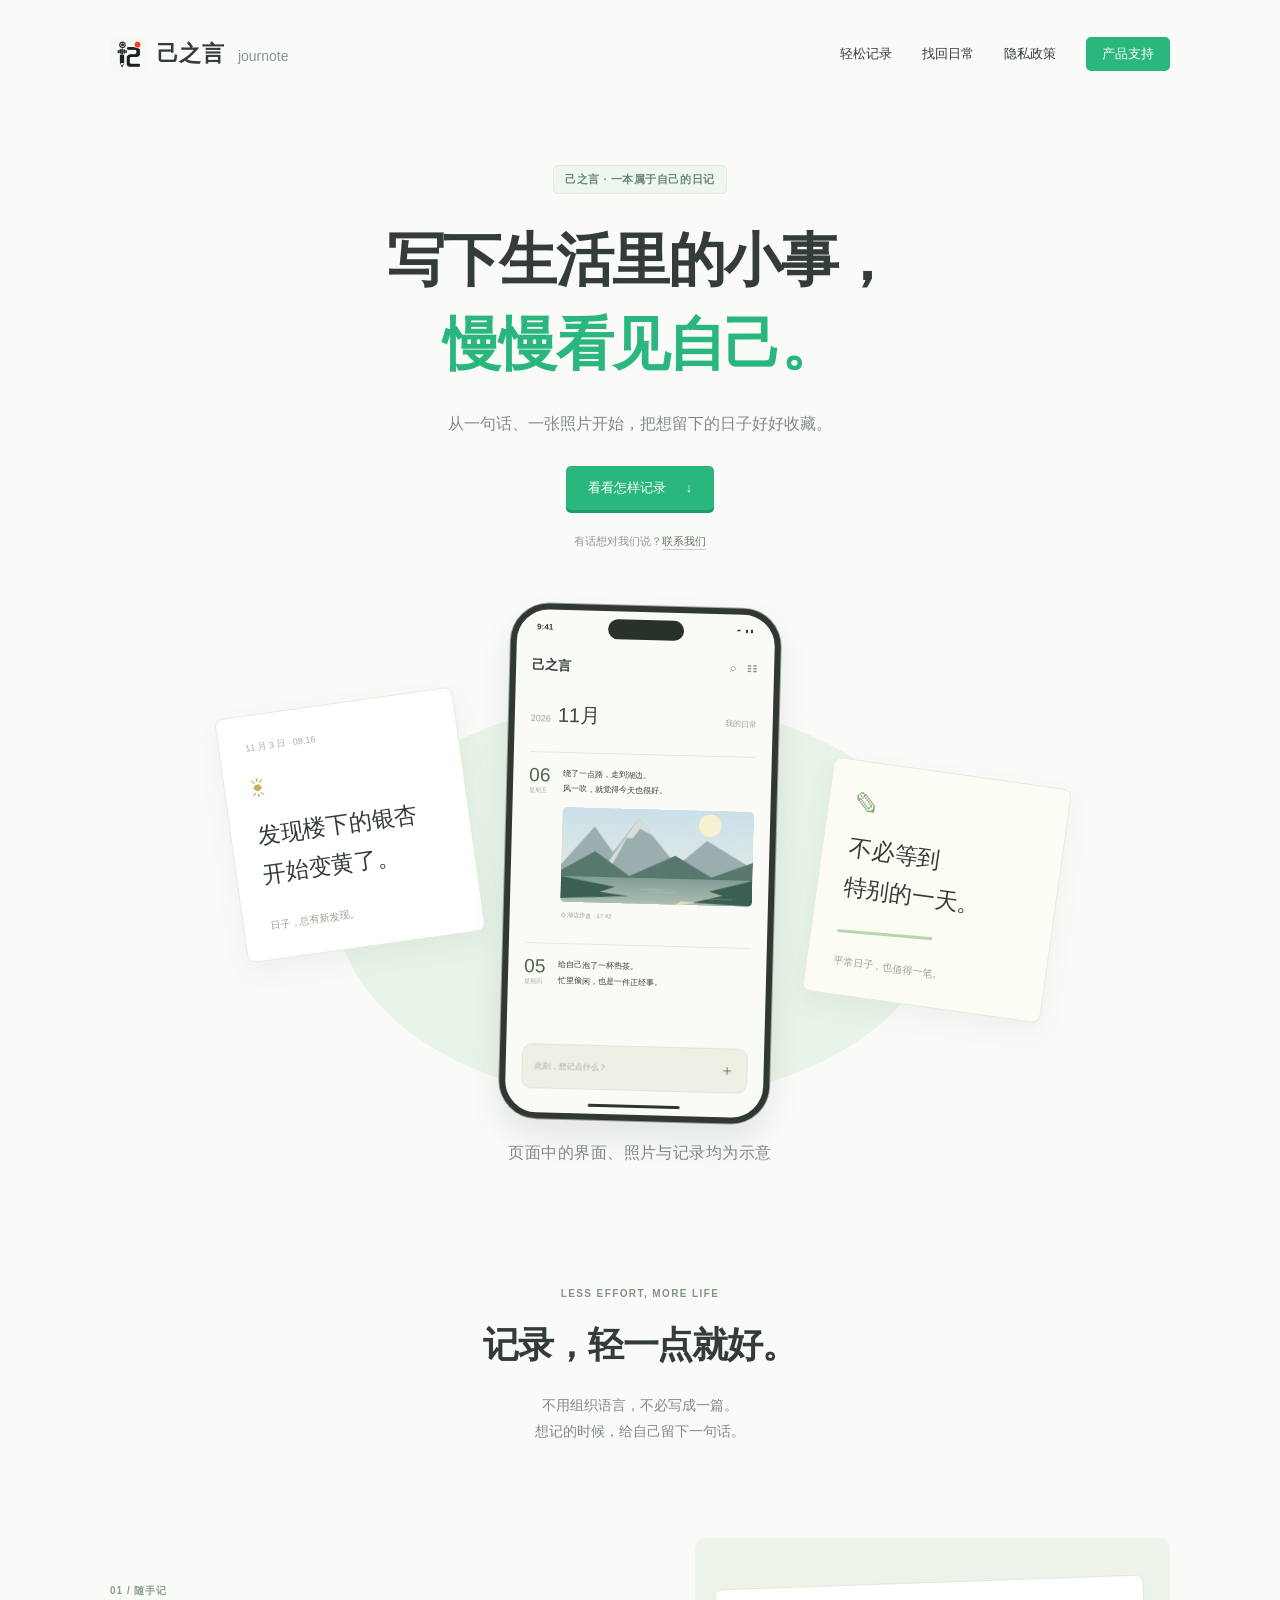
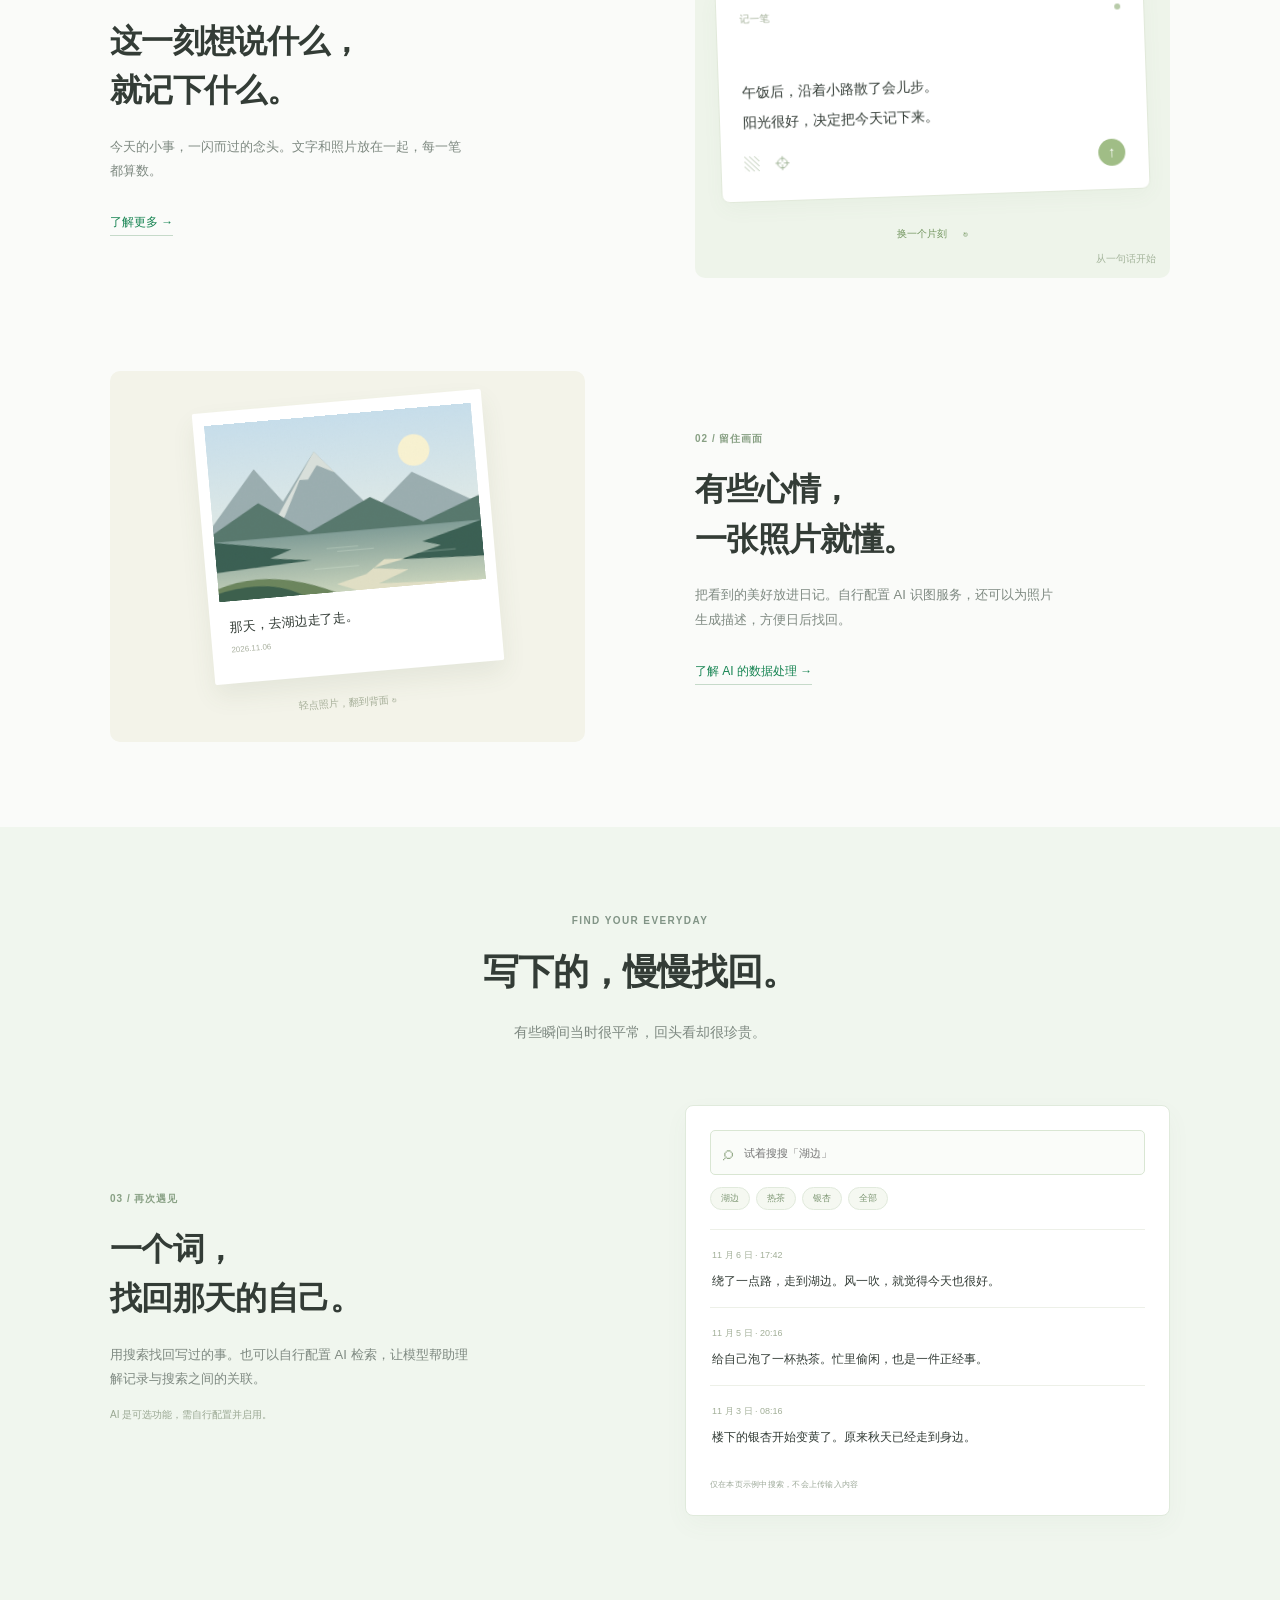
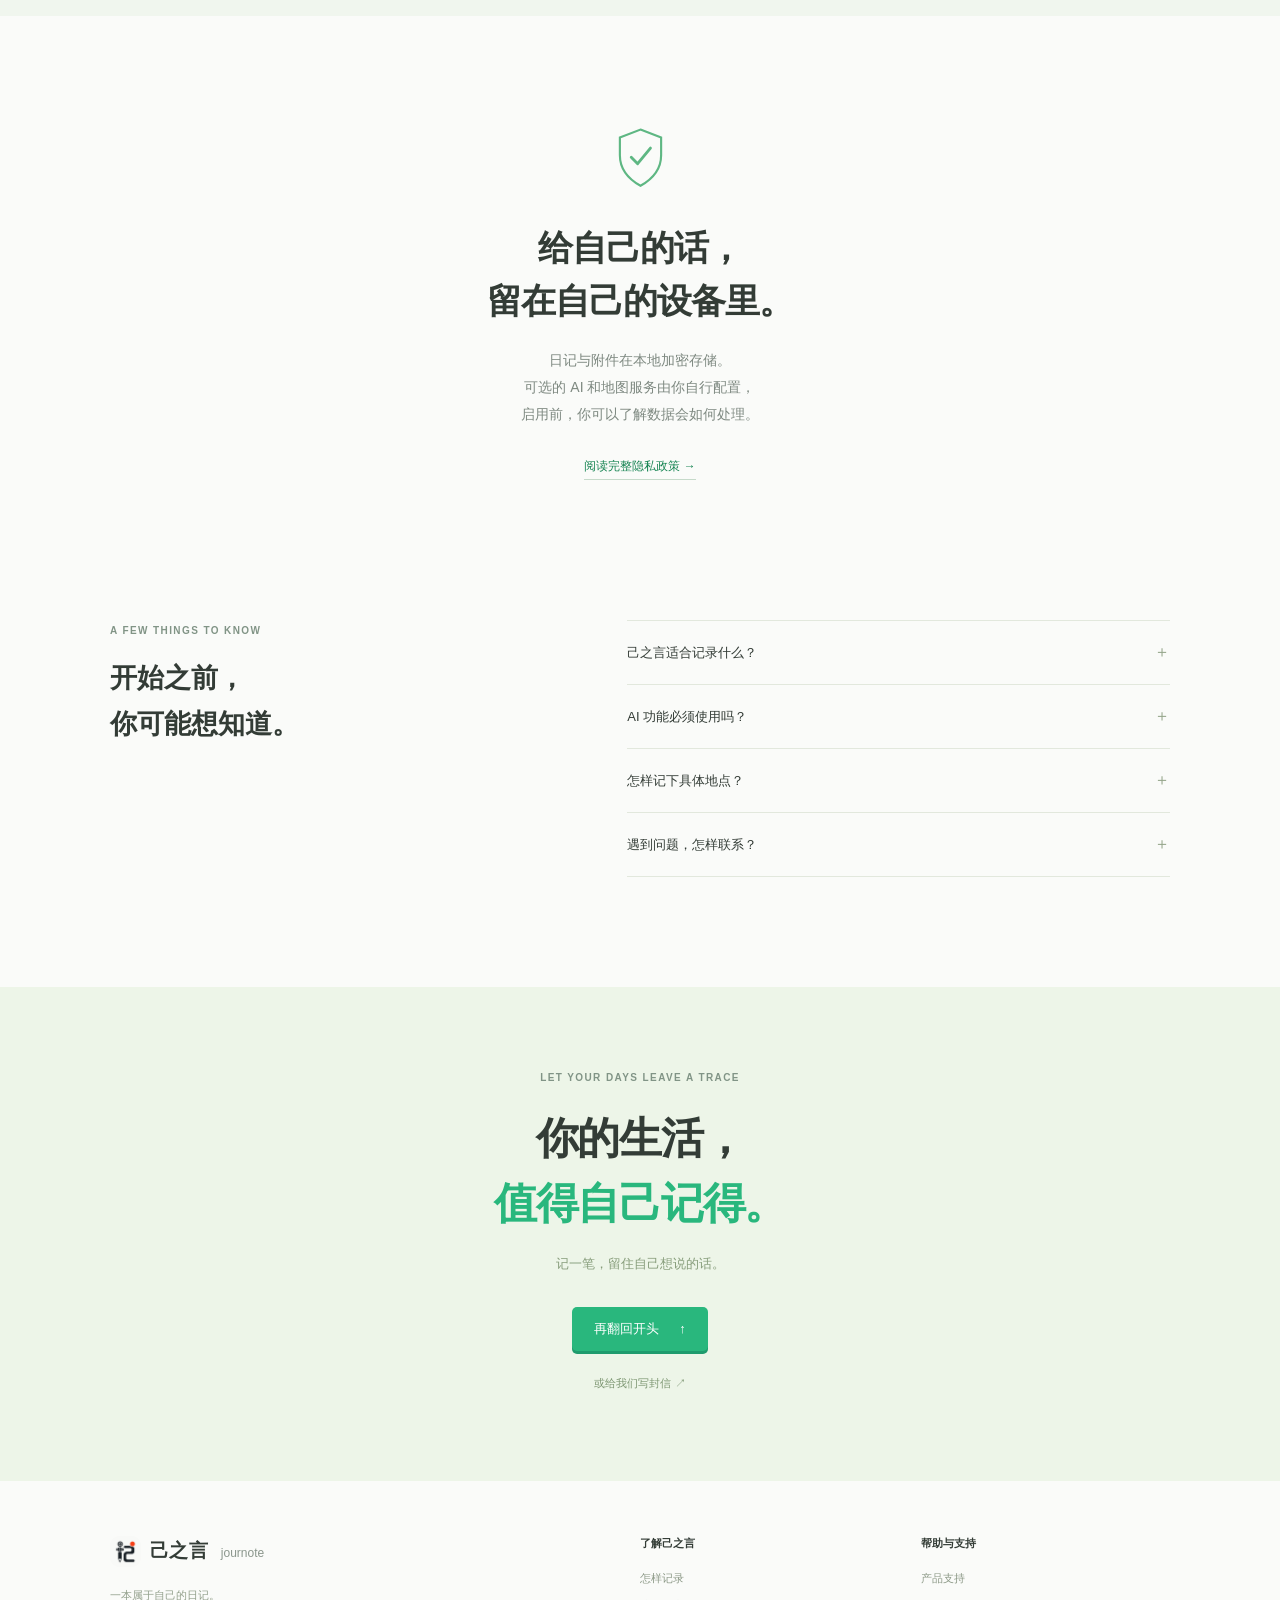
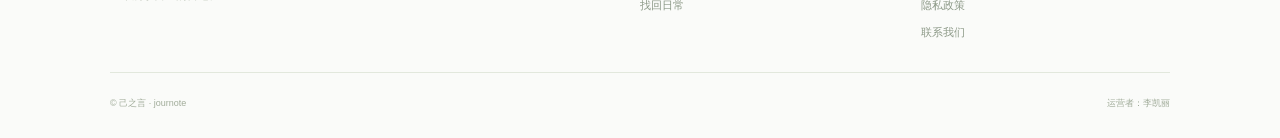
==== commit f1461504: "Build journote site inspired by flomo" ====
--- a/journote/index.html
+++ b/journote/index.html
@@ -5,275 +5,295 @@
     <meta name="viewport" content="width=device-width,initial-scale=1" />
     <meta
       name="description"
-      content="己之言，一本留给自己的日记。文字、照片与地点，收藏平常日子里的片刻。"
+      content="己之言日记，轻松记录文字、照片与地点，慢慢找回生活里的小事。"
     />
-    <meta name="theme-color" content="#f4f4ef" />
-    <title>己之言 · 把日子，留给自己</title>
+    <meta name="theme-color" content="#fafbf9" />
+    <title>己之言 · 写下生活，慢慢看见自己</title>
     <link rel="icon" href="/assets/journote-icon.png" />
     <link rel="stylesheet" href="/journote/design.css" />
     <script src="/journote/site.js" defer></script>
   </head>
   <body id="top">
-    <header class="site-header">
-      <a class="wordmark" href="/journote/" aria-label="己之言首页"
+    <header class="site-header container">
+      <a class="logo" href="/journote/"
         ><img src="/assets/journote-icon.png" alt="" /><span
-          >己之言<span class="wordmark-en">JOURNOTE</span></span
+          >己之言 <small>journote</small></span
         ></a
       ><button
         class="menu-toggle"
+        aria-expanded="false"
         aria-controls="navigation"
-        aria-expanded="false"
       >
-        菜单 <span>＋</span>
+        菜单 ☰
       </button>
       <nav id="navigation" aria-label="主导航">
-        <a href="#moments">记录日常</a><a href="#rediscover">找回片刻</a
-        ><a href="/journote/privacy/">隐私</a
-        ><a class="nav-cta" href="/journote/support/"
-          >产品支持 <span>↗</span></a
-        >
+        <a href="#write">轻松记录</a><a href="#review">找回日常</a
+        ><a href="/journote/privacy/">隐私政策</a
+        ><a class="nav-button" href="/journote/support/">产品支持</a>
       </nav>
     </header>
     <main>
-      <section class="hero">
-        <div class="hero-haze" aria-hidden="true"></div>
-        <div class="hero-copy">
-          <span class="eyebrow badge"
-            ><span class="spark">✳</span> 一本留给自己的日记</span
+      <section class="hero container">
+        <span class="eyebrow">己之言 · 一本属于自己的日记</span>
+        <h1>写下生活里的小事，<br /><em>慢慢看见自己。</em></h1>
+        <p>
+          从一句话、一张照片开始，<br
+            class="mobile-only"
+          />把想留下的日子好好收藏。
+        </p>
+        <a class="button green" href="#write">看看怎样记录 <span>↓</span></a>
+        <div class="hero-link">
+          有话想对我们说？<a href="/journote/support/">联系我们</a>
+        </div>
+        <div class="hero-product" aria-label="日记界面示意">
+          <article class="float-note left-note">
+            <span class="note-date">11 月 3 日 · 08:16</span
+            ><span class="note-emoji">☀</span>
+            <p>发现楼下的银杏<br />开始变黄了。</p>
+            <span class="note-foot">日子，总有新发现。</span>
+          </article>
+          <div class="phone">
+            <div class="phone-island"></div>
+            <div class="phone-status">9:41 <span>▰ ▮▮</span></div>
+            <div class="phone-body">
+              <div class="app-top">
+                <strong>己之言</strong><span>⌕　☷</span>
+              </div>
+              <div class="app-date">
+                2026 <strong>11月</strong><span>我的日常</span>
+              </div>
+              <article class="app-entry">
+                <time>06 <small>星期五</small></time>
+                <div>
+                  <p>绕了一点路，走到湖边。<br />风一吹，就觉得今天也很好。</p>
+                  <img
+                    src="/journote/assets/landscape.svg"
+                    alt="日记中的远山湖面插画"
+                  /><span class="location">⌖ 湖边步道 · 17:42</span>
+                </div>
+              </article>
+              <article class="app-entry">
+                <time>05 <small>星期四</small></time>
+                <div>
+                  <p>给自己泡了一杯热茶。<br />忙里偷闲，也是一件正经事。</p>
+                </div>
+              </article>
+              <div class="app-compose">此刻，想记点什么？<span>＋</span></div>
+            </div>
+            <div class="home-indicator"></div>
+          </div>
+          <article class="float-note right-note">
+            <span class="note-emoji">✎</span>
+            <p>不必等到<br />特别的一天。</p>
+            <div class="green-line"></div>
+            <span class="note-foot">平常日子，也值得一笔。</span>
+          </article>
+        </div>
+        <p class="demo-caption">页面中的界面、照片与记录均为示意</p>
+      </section>
+      <section class="section container" id="write">
+        <div class="section-intro">
+          <span class="eyebrow">LESS EFFORT, MORE LIFE</span>
+          <h2>记录，轻一点就好。</h2>
+          <p>
+            不用组织语言，不必写成一篇。<br />想记的时候，给自己留下一句话。
+          </p>
+        </div>
+        <div class="feature-row">
+          <div class="feature-copy">
+            <span class="feature-number">01 / 随手记</span>
+            <h3>这一刻想说什么，<br />就记下什么。</h3>
+            <p>
+              今天的小事，一闪而过的念头。文字和照片放在一起，每一笔都算数。
+            </p>
+            <a class="text-link" href="/journote/support/">了解更多 →</a>
+          </div>
+          <div class="composer-scene">
+            <div class="composer">
+              <div class="composer-top">
+                <span>记一笔</span><span class="compose-dot"></span>
+              </div>
+              <p class="sample-text" aria-live="polite">
+                午饭后，沿着小路散了会儿步。<br />阳光很好，决定把今天记下来。
+              </p>
+              <div class="composer-bottom">
+                <span>▧　⌖</span
+                ><span class="compose-send" aria-hidden="true">↑</span>
+              </div>
+            </div>
+            <button class="change-sample">换一个片刻 <span>↻</span></button
+            ><span class="scene-label">从一句话开始</span>
+          </div>
+        </div>
+        <div class="feature-row reverse">
+          <div class="feature-copy">
+            <span class="feature-number">02 / 留住画面</span>
+            <h3>有些心情，<br />一张照片就懂。</h3>
+            <p>
+              把看到的美好放进日记。自行配置 AI
+              识图服务，还可以为照片生成描述，方便日后找回。
+            </p>
+            <a class="text-link" href="/journote/privacy/#third-party"
+              >了解 AI 的数据处理 →</a
+            >
+          </div>
+          <div class="photo-scene">
+            <button
+              class="postcard"
+              aria-label="翻到照片背面"
+              aria-pressed="false"
+            >
+              <span class="postcard-front"
+                ><img
+                  src="/journote/assets/landscape.svg"
+                  alt="湖边风景插画"
+                /><span
+                  >那天，去湖边走了走。<small>2026.11.06</small></span
+                ></span
+              ><span class="postcard-back"
+                ><span class="mini-label">照片背面 / AI 识图示意</span
+                ><span class="back-spark">✳</span
+                ><strong>远山、湖面，<br />还有傍晚的光。</strong
+                ><span>平静的湖水倒映着山色，水边的小路通向远方。</span></span
+              >
+            </button>
+            <p>轻点照片，翻到背面 ↻</p>
+          </div>
+        </div>
+      </section>
+      <section class="review-section" id="review">
+        <div class="container">
+          <div class="section-intro">
+            <span class="eyebrow">FIND YOUR EVERYDAY</span>
+            <h2>写下的，慢慢找回。</h2>
+            <p>有些瞬间当时很平常，回头看却很珍贵。</p>
+          </div>
+          <div class="feature-row">
+            <div class="feature-copy">
+              <span class="feature-number">03 / 再次遇见</span>
+              <h3>一个词，<br />找回那天的自己。</h3>
+              <p>
+                用搜索找回写过的事。也可以自行配置 AI
+                检索，让模型帮助理解记录与搜索之间的关联。
+              </p>
+              <p class="service-note">AI 是可选功能，需自行配置并启用。</p>
+            </div>
+            <div class="search-demo">
+              <label class="search-field"
+                ><span aria-hidden="true">⌕</span
+                ><span class="sr-only">搜索示例记录</span
+                ><input type="search" placeholder="试着搜搜「湖边」"
+              /></label>
+              <div class="search-suggestions">
+                <button data-query="湖边">湖边</button
+                ><button data-query="热茶">热茶</button
+                ><button data-query="银杏">银杏</button
+                ><button data-query="">全部</button>
+              </div>
+              <div class="search-results" aria-live="polite"></div>
+              <span class="demo-caption"
+                >仅在本页示例中搜索，不会上传输入内容</span
+              >
+            </div>
+          </div>
+        </div>
+      </section>
+      <section class="section container privacy-section">
+        <div class="privacy-mark" aria-hidden="true">
+          <svg viewBox="0 0 80 90" fill="none">
+            <path
+              d="M40 5 69 16v25c0 20-13 34-29 43C24 75 11 61 11 41V16Z"
+              stroke="currentColor"
+              stroke-width="3"
+            />
+            <path
+              d="m27 44 9 9 18-22"
+              stroke="currentColor"
+              stroke-width="4"
+              stroke-linecap="round"
+              stroke-linejoin="round"
+            />
+          </svg>
+        </div>
+        <h2>给自己的话，<br />留在自己的设备里。</h2>
+        <p>
+          日记与附件在本地加密存储。<br />可选的 AI 和地图服务由你自行配置，<br />启用前，你可以了解数据会如何处理。
+        </p>
+        <a class="text-link" href="/journote/privacy/">阅读完整隐私政策 →</a>
+      </section>
+      <section class="faq container">
+        <div>
+          <span class="eyebrow">A FEW THINGS TO KNOW</span>
+          <h2>开始之前，<br />你可能想知道。</h2>
+        </div>
+        <div class="faq-list">
+          <details>
+            <summary>己之言适合记录什么？<span>＋</span></summary>
+            <p>
+              一句感受、一张照片、当天发生的小事，或想留给自己的话。你可以把文字和照片一起保存在记录中。
+            </p>
+          </details>
+          <details>
+            <summary>AI 功能必须使用吗？<span>＋</span></summary>
+            <p>
+              AI
+              识图与检索属于可选功能，需要你自行填写模型服务配置并启用。普通文字与照片记录可以独立使用。相关数据处理方式见<a
+                href="/journote/privacy/"
+                >隐私政策</a
+              >。
+            </p>
+          </details>
+          <details>
+            <summary>怎样记下具体地点？<span>＋</span></summary>
+            <p>
+              获得系统位置授权后，记录可以保存坐标；在应用中自行配置并启用高德地图服务后，可补充地点名称。
+            </p>
+          </details>
+          <details>
+            <summary>遇到问题，怎样联系？<span>＋</span></summary>
+            <p>
+              请发送邮件至
+              <a href="mailto:journote@163.com">journote@163.com</a>，或查看<a
+                href="/journote/support/"
+                >产品支持页面</a
+              >。
+            </p>
+          </details>
+        </div>
+      </section>
+      <section class="ending">
+        <div class="container">
+          <span class="eyebrow">LET YOUR DAYS LEAVE A TRACE</span>
+          <h2>你的生活，<br /><em>值得自己记得。</em></h2>
+          <p>记一笔，留住自己想说的话。</p>
+          <a class="button green" href="#top">再翻回开头 <span>↑</span></a
+          ><a class="ending-contact" href="mailto:journote@163.com"
+            >或给我们写封信 ↗</a
           >
-          <h1>把日子，<br class="mobile-break" />留给自己。</h1>
-          <p>
-            一段话，一张照片，一个当下。<br />在己之言，慢慢收藏生活的模样。
-          </p>
-          <a class="button dark" href="#journal">翻开一页 <span>↓</span></a
-          ><span class="platform">为 iPhone 而写</span>
-        </div>
-        <div class="showcase" id="journal">
-          <div class="diary-window">
-            <div class="window-title">
-              <span class="tiny-logo">己之言</span
-              ><span>11 月 6 日，星期五 <i class="status-dot"></i></span>
-            </div>
-            <div class="diary-heading">
-              <span>属于我的<br /><strong>寻常日子。</strong></span
-              ><span class="small-pill">2026 · 秋</span>
-            </div>
-            <article class="entry">
-              <time>17:42</time>
-              <div>
-                <p>
-                  绕了一点路，走到湖边。<br />风吹过来的时候，突然觉得，<br />今天也很好。
-                </p>
-                <div class="entry-location">⌖ 湖边步道</div>
-              </div>
-            </article>
-            <article class="entry quieter">
-              <time>12:08</time>
-              <div>
-                <p>午饭后的一杯热茶。<br />什么也没做，坐了一小会儿。</p>
-              </div>
-            </article>
-            <div class="mock-input">想说的话，就记在这里。<span>＋</span></div>
-          </div>
-          <div class="memory-window">
-            <div class="demo-tabs" role="tablist" aria-label="日记功能演示">
-              <button
-                id="tab-photo"
-                role="tab"
-                aria-selected="true"
-                aria-controls="panel-photo"
-                data-tab="photo"
-              >
-                照片</button
-              ><button
-                id="tab-words"
-                role="tab"
-                aria-selected="false"
-                aria-controls="panel-words"
-                tabindex="-1"
-                data-tab="words"
-              >
-                照片背面</button
-              ><button
-                id="tab-place"
-                role="tab"
-                aria-selected="false"
-                aria-controls="panel-place"
-                tabindex="-1"
-                data-tab="place"
-              >
-                地点
-              </button>
-            </div>
-            <div
-              class="memory-panel"
-              id="panel-photo"
-              role="tabpanel"
-              aria-labelledby="tab-photo"
-            >
-              <div class="photo-print">
-                <img
-                  src="/journote/assets/landscape.svg"
-                  alt="远山与湖面的风景插画"
-                />
-                <div><span>走到湖边。</span><time>11.06 / 17:42</time></div>
-              </div>
-              <span class="floating-label">片刻，值得留下。</span>
-            </div>
-            <div
-              class="memory-panel"
-              id="panel-words"
-              role="tabpanel"
-              aria-labelledby="tab-words"
-              hidden
-            >
-              <div class="photo-back">
-                <span class="eyebrow">照片背面的文字</span>
-                <div class="ai-symbol">✳</div>
-                <h3>不止看见，<br />也能找回。</h3>
-                <p>远山环绕着平静的湖面，傍晚的光落在水边小路上。</p>
-                <span class="caption">AI 识图示意 · 需自行配置模型服务</span>
-              </div>
-            </div>
-            <div
-              class="memory-panel"
-              id="panel-place"
-              role="tabpanel"
-              aria-labelledby="tab-place"
-              hidden
-            >
-              <div class="map-art">
-                <div class="map-lake"></div>
-                <div class="map-path"></div>
-                <div class="map-pin">⌖</div>
-                <div class="map-label">
-                  <strong>湖边步道</strong
-                  ><span>把「在哪里」也留在记录里。</span>
-                </div>
-              </div>
-              <span class="caption">地点示意 · 需位置授权及地图服务配置</span>
-            </div>
-          </div>
-        </div>
-        <p class="demo-disclaimer">界面与记录均为功能示意</p>
-      </section>
-      <section class="manifesto content" id="moments">
-        <span class="eyebrow">LIFE, IN YOUR OWN WORDS</span>
-        <h2>不必写得完整，<br />只要是你想留下的。</h2>
-        <p>
-          有时是一闪而过的念头，有时是今天看到的云。<br />不用等到特别的一天，平常的日子也值得一笔。
-        </p>
-      </section>
-      <section class="feature content">
-        <div class="feature-copy">
-          <span class="eyebrow">01 / 随手写下</span>
-          <h2>从一句话开始，<br />让生活有迹可循。</h2>
-          <p>
-            文字和照片放在一起，想写多少，就写多少。沿着时间，重新遇见那些写下的自己。
-          </p>
-          <a class="text-link" href="/journote/support/"
-            >了解怎样记录 <span>↗</span></a
-          >
-        </div>
-        <div class="note-stack">
-          <article class="paper-note back-note">
-            <time>11 月 3 日</time>
-            <p>发现楼下的银杏开始变黄了。</p>
-          </article>
-          <article class="paper-note front-note">
-            <div class="note-meta">
-              <time>11 月 6 日 · 08:16</time><span>☀</span>
-            </div>
-            <p>今天，给自己留了<br />十分钟的空白。</p>
-            <span class="hand-line"></span
-            ><small>没有什么需要赶上，<br />慢一点也很好。</small>
-          </article>
-          <span class="stack-caption">一点点，就成了自己的生活。</span>
-        </div>
-      </section>
-      <section class="search-section" id="rediscover">
-        <div class="content search-layout">
-          <div class="search-demo">
-            <div class="search-label">回到那些小小的时刻</div>
-            <label class="search-box"
-              ><span aria-hidden="true">⌕</span
-              ><span class="sr-only">搜索示例记录</span
-              ><input
-                type="search"
-                placeholder="试试搜索「湖边」"
-                aria-describedby="search-help"
-            /></label>
-            <div class="search-chips">
-              <button data-query="湖边">湖边</button
-              ><button data-query="热茶">热茶</button
-              ><button data-query="银杏">银杏</button
-              ><button data-query="">全部</button>
-            </div>
-            <div class="search-results" aria-live="polite"></div>
-            <p class="caption" id="search-help">
-              仅搜索本页示例，不会上传输入内容。
-            </p>
-          </div>
-          <div class="feature-copy">
-            <span class="eyebrow">02 / 慢慢找回</span>
-            <h2>记下的片刻，<br />总能再次遇见。</h2>
-            <p>
-              搜索文字，找到当时的心情。自行配置 AI 服务后，也可以用识图与 AI
-              检索，帮助找回记录里的细节。
-            </p>
-            <a class="text-link" href="/journote/privacy/#third-party"
-              >了解数据如何处理 <span>↗</span></a
-            >
-          </div>
-        </div>
-      </section>
-      <section class="privacy-section content">
-        <div>
-          <span class="eyebrow">03 / 安心收藏</span>
-          <h2>写给自己的话，<br />有一个安静的地方。</h2>
-        </div>
-        <div class="privacy-details">
-          <div>
-            <span class="round-icon">⌂</span>
-            <h3>数据存储在本地</h3>
-            <p>
-              记录与附件在设备上加密保存。属于你的日常，安放在自己的设备里。
-            </p>
-          </div>
-          <div>
-            <span class="round-icon">✳</span>
-            <h3>可选服务，由你配置</h3>
-            <p>
-              AI
-              与地图服务由你自行配置和启用。使用前，可以了解相应的信息处理方式。
-            </p>
-          </div>
-          <a class="text-link" href="/journote/privacy/"
-            >阅读隐私政策 <span>↗</span></a
-          >
-        </div>
-      </section>
-      <section class="ending">
-        <span class="eyebrow">A LITTLE NOTE, A LITTLE MORE YOU</span>
-        <h2>生活继续，<br />把这一刻留下。</h2>
-        <a class="button dark" href="/journote/support/"
-          >与己之言联系 <span>↗</span></a
-        ><a class="back-top" href="#top">回到页首 ↑</a>
+        </div>
       </section>
     </main>
-    <footer class="site-footer content">
-      <a class="wordmark" href="/journote/"
-        ><img src="/assets/journote-icon.png" alt="" /><span
-          >己之言<span class="wordmark-en">JOURNOTE</span></span
-        ></a
-      >
-      <p>记一笔，留住自己想说的话。</p>
+    <footer class="site-footer container">
+      <div class="footer-brand">
+        <a class="logo" href="/journote/"
+          ><img src="/assets/journote-icon.png" alt="" /><span
+            >己之言 <small>journote</small></span
+          ></a
+        >
+        <p>一本属于自己的日记。</p>
+      </div>
       <div>
-        <a href="/journote/privacy/">隐私政策</a
-        ><a href="/journote/support/">产品支持</a
-        ><a href="mailto:journote@163.com">联系我们 ↗</a>
-      </div>
-      <small>© 己之言 · journote</small>
+        <strong>了解己之言</strong><a href="#write">怎样记录</a
+        ><a href="#review">找回日常</a>
+      </div>
+      <div>
+        <strong>帮助与支持</strong><a href="/journote/support/">产品支持</a
+        ><a href="/journote/privacy/">隐私政策</a
+        ><a href="mailto:journote@163.com">联系我们</a>
+      </div>
+      <div class="footer-bottom">
+        <span>© 己之言 · journote</span><span>运营者：李凯丽</span>
+      </div>
     </footer>
   </body>
 </html>
--- a/journote/design.css
+++ b/journote/design.css
@@ -1,17 +1,19 @@
 :root {
   color-scheme: light;
-  --ink: #25282a;
-  --muted: #797e80;
-  --paper: #f9f9f6;
-  --line: #e4e6e4;
-  --accent: #ff4e2c;
+  --ink: #333c36;
+  --muted: #7e8981;
+  --green: #29b77d;
+  --dark-green: #168452;
+  --light-green: #eef7ef;
+  --paper: #fafbf9;
+  --line: #e6eae4;
 }
 * {
   box-sizing: border-box;
 }
 html {
   scroll-behavior: smooth;
-  scroll-padding-top: 100px;
+  scroll-padding-top: 95px;
 }
 body {
   margin: 0;
@@ -29,753 +31,806 @@
 button,
 input {
   font: inherit;
+  color: inherit;
+}
+button {
+  cursor: pointer;
 }
 button,
 a,
 input {
   touch-action: manipulation;
 }
-button {
-  cursor: pointer;
-}
 a:focus-visible,
 button:focus-visible,
-input:focus-visible {
-  outline: 2px solid #e85b40;
+input:focus-visible,
+summary:focus-visible {
+  outline: 2px solid var(--dark-green);
   outline-offset: 5px;
 }
-button {
-  color: inherit;
-}
 p {
-  line-height: 1.85;
+  line-height: 1.9;
 }
 img {
   max-width: 100%;
 }
-section[id] {
-  scroll-margin-top: 100px;
-}
-[hidden] {
-  display: none !important;
-}
-.content {
-  width: min(1120px, calc(100% - 72px));
-  margin-inline: auto;
+em {
+  font-style: normal;
+  color: var(--green);
+}
+.container {
+  width: min(1060px, calc(100% - 64px));
+  margin: auto;
 }
 .site-header {
-  position: relative;
-  z-index: 5;
-  max-width: 1440px;
-  margin: auto;
   height: 108px;
   display: flex;
   align-items: center;
   justify-content: space-between;
-  padding: 0 52px;
-}
-.wordmark {
-  display: flex;
-  gap: 10px;
+}
+.logo {
+  display: flex;
+  gap: 9px;
   align-items: center;
   font-size: 22px;
   font-weight: 650;
-  letter-spacing: 0.04em;
-}
-.wordmark img {
-  width: 42px;
-  height: 42px;
-  border-radius: 10px;
+  letter-spacing: 0.02em;
+}
+.logo img {
+  width: 38px;
+  height: 38px;
   mix-blend-mode: multiply;
-}
-.wordmark-en {
-  display: block;
-  font-size: 8px;
-  letter-spacing: 0.24em;
-  font-weight: 500;
-  margin-top: 3px;
+  border-radius: 9px;
+}
+.logo small {
+  font-size: 14px;
+  font-weight: 450;
+  color: #8a968c;
+  margin-left: 7px;
+  letter-spacing: 0;
 }
 .site-header nav {
   display: flex;
   align-items: center;
-  gap: 34px;
-  font-size: 14px;
-}
-.nav-cta {
-  padding: 11px 20px;
-  background: #26292a;
+  gap: 30px;
+  font-size: 13px;
+}
+.nav-button {
   color: white;
-  border-radius: 30px;
-}
-.nav-cta span {
-  margin-left: 12px;
+  background: var(--green);
+  padding: 8px 16px;
+  border-radius: 5px;
 }
 .menu-toggle {
   display: none;
 }
 .hero {
-  position: relative;
   text-align: center;
-  isolation: isolate;
-  padding-top: 42px;
-}
-.hero-haze {
-  position: absolute;
-  z-index: -1;
-  inset: -108px 0 0;
-  overflow: hidden;
-  background:
-    radial-gradient(ellipse at 23% 30%, #dfe7ee 0, transparent 48%),
-    radial-gradient(ellipse at 84% 55%, #f0e0ce 0, transparent 49%),
-    linear-gradient(#edf1f1, #f9f9f6 95%);
-}
-.hero-haze:after {
-  content: "";
-  position: absolute;
-  top: -60px;
-  left: 40%;
-  width: 300px;
-  height: 760px;
-  background: linear-gradient(90deg, transparent, #ffffff8c, transparent);
-  transform: rotate(24deg);
-  filter: blur(25px);
+  padding-top: 57px;
 }
 .eyebrow {
-  display: block;
+  font-size: 10px;
+  letter-spacing: 0.14em;
+  color: #819486;
+  font-weight: 600;
+}
+.hero > .eyebrow {
+  display: inline-block;
+  background: #eef7ee;
+  border: 1px solid #deebdf;
+  border-radius: 5px;
+  padding: 6px 11px;
   font-size: 11px;
-  letter-spacing: 0.16em;
-  font-weight: 600;
-}
-.badge {
-  display: inline-flex;
-  gap: 12px;
-  align-items: center;
-  padding: 9px 17px;
-  border-radius: 30px;
-  letter-spacing: 0.04em;
-  border: 1px solid #ffffffd9;
-  background: linear-gradient(110deg, #ecf3fcaa, #fff4df99);
-  box-shadow: 0 1px 3px #60606008;
-  font-size: 12px;
-}
-.spark {
-  font-size: 20px;
-  color: #ee6b4f;
+  letter-spacing: 0.05em;
+  color: #688773;
 }
 h1 {
-  font-size: clamp(46px, 6.2vw, 82px);
-  font-weight: 500;
-  line-height: 1.16;
-  letter-spacing: -0.045em;
-  margin: 29px 0 22px;
-}
-.mobile-break {
+  font-size: clamp(38px, 4.5vw, 58px);
+  line-height: 1.45;
+  letter-spacing: -0.03em;
+  margin: 25px 0 24px;
+  font-weight: 650;
+}
+.hero > p {
+  font-size: 16px;
+  color: #7f8b81;
+  line-height: 1.8;
+  margin: 0 0 27px;
+}
+.mobile-only {
   display: none;
-}
-.hero-copy > p {
-  font-size: 18px;
-  color: #737b80;
-  margin: 0 0 28px;
-  line-height: 1.9;
 }
 .button {
   display: inline-flex;
   align-items: center;
+  gap: 20px;
   justify-content: center;
-  gap: 26px;
-  border-radius: 99px;
-  padding: 14px 23px;
+  border-radius: 5px;
+  padding: 13px 22px;
+  font-size: 13px;
+  font-weight: 550;
+  transition:
+    transform 0.18s,
+    background 0.18s;
+}
+.green {
+  background: var(--green);
+  color: white;
+  box-shadow: 0 3px 0 #1f9b6d;
+}
+.green:hover {
+  background: #229e6b;
+  transform: translateY(-2px);
+}
+.hero-link {
+  font-size: 11px;
+  color: #8c968c;
+  margin-top: 24px;
+}
+.hero-link a {
+  color: #627563;
+  border-bottom: 1px solid #c3d1c3;
+  padding-bottom: 2px;
+}
+.hero-product {
+  position: relative;
+  display: flex;
+  align-items: center;
+  justify-content: center;
+  padding-top: 57px;
+  max-width: 900px;
+  margin: auto;
+  min-height: 570px;
+  isolation: isolate;
+}
+.hero-product:before {
+  content: "";
+  position: absolute;
+  width: 610px;
+  height: 400px;
+  background: #e9f4e9;
+  border-radius: 50%;
+  bottom: 20px;
+  z-index: -1;
+}
+.phone {
+  width: 270px;
+  height: 515px;
+  background: #fafbf7;
+  position: relative;
+  border: 6px solid #303831;
+  border-radius: 38px;
+  box-shadow:
+    0 17px 32px #2035281a,
+    0 0 0 1px #a2aaa2;
+  overflow: hidden;
+  text-align: left;
+  transform: rotate(1.5deg);
+}
+.phone-island {
+  position: absolute;
+  top: 8px;
+  width: 76px;
+  height: 20px;
+  background: #29312b;
+  border-radius: 20px;
+  left: 50%;
+  transform: translateX(-50%);
+  z-index: 2;
+}
+.phone-status {
+  display: flex;
+  justify-content: space-between;
+  padding: 13px 20px 0;
+  font-size: 8px;
+  font-weight: 600;
+}
+.phone-status span {
+  font-size: 7px;
+  letter-spacing: 1px;
+}
+.phone-body {
+  padding: 25px 16px;
+}
+.app-top {
+  display: flex;
+  justify-content: space-between;
+  font-size: 13px;
+}
+.app-top > span {
+  font-size: 11px;
+  color: #839284;
+}
+.app-date {
+  display: flex;
+  align-items: baseline;
+  gap: 7px;
+  font-size: 9px;
+  color: #9ba59a;
+  margin-top: 27px;
+}
+.app-date strong {
+  font-size: 20px;
+  font-weight: 500;
+  color: #3d483c;
+}
+.app-date > span {
+  margin-left: auto;
+  font-size: 8px;
+}
+.app-entry {
+  display: flex;
+  gap: 13px;
+  margin-top: 23px;
+  border-top: 1px solid #e5e9e1;
+  padding-top: 12px;
+}
+.app-entry time {
+  font-size: 19px;
+  color: #54644f;
+}
+.app-entry time small {
+  display: block;
+  font-size: 6px;
+  white-space: nowrap;
+  color: #a2afa0;
+}
+.app-entry > div {
+  flex: 1;
+}
+.app-entry p {
+  font-size: 8px;
+  line-height: 1.9;
+  margin: 1px 0 11px;
+}
+.app-entry img {
+  display: block;
+  height: 95px;
+  object-fit: cover;
+  width: 100%;
+  border-radius: 5px;
+}
+.location {
+  display: block;
+  font-size: 6px;
+  color: #93a18c;
+  margin-top: 9px;
+}
+.app-compose {
+  position: absolute;
+  bottom: 24px;
+  left: 16px;
+  right: 16px;
+  background: #ecf0e5;
+  color: #a2ad97;
+  border: 1px solid #e2e6d8;
+  border-radius: 10px;
+  font-size: 8px;
+  padding: 12px;
+  display: flex;
+  align-items: center;
+  justify-content: space-between;
+}
+.app-compose span {
+  color: #6b7a59;
+  font-size: 15px;
+}
+.home-indicator {
+  position: absolute;
+  bottom: 7px;
+  left: 32%;
+  width: 36%;
+  height: 3px;
+  border-radius: 3px;
+  background: #2d342e;
+}
+.float-note {
+  position: absolute;
+  width: 240px;
+  background: white;
+  box-shadow: 0 10px 26px #3b573411;
+  border: 1px solid #e5ebe1;
+  border-radius: 8px;
+  text-align: left;
+  padding: 26px;
+  z-index: -1;
+}
+.left-note {
+  left: 40px;
+  top: 153px;
+  transform: rotate(-8deg);
+}
+.right-note {
+  right: 33px;
+  top: 223px;
+  transform: rotate(8deg);
+  background: #fcfcf4;
+}
+.note-date {
+  font-size: 9px;
+  color: #a5afa0;
+  display: block;
+}
+.note-emoji {
+  font-size: 25px;
+  display: block;
+  margin-top: 20px;
+  color: #c9ac5a;
+}
+.float-note p {
+  font-family: Georgia, "Songti SC", serif;
+  font-size: 23px;
+  line-height: 1.7;
+  margin: 13px 0 21px;
+}
+.note-foot {
+  font-size: 10px;
+  color: #94a28d;
+}
+.right-note .note-emoji {
+  color: #8aaa80;
+  margin-top: 0;
+}
+.green-line {
+  height: 3px;
+  width: 95px;
+  background: #b8d6ae;
+  margin-bottom: 20px;
+  transform: rotate(-3deg);
+}
+.demo-caption {
+  font-size: 9px;
+  color: #9da999;
+  letter-spacing: 0.03em;
+  line-height: 1.7;
+}
+.hero > .demo-caption {
+  margin: 18px 0 0;
+}
+.section {
+  padding-top: 115px;
+  padding-bottom: 85px;
+}
+.section-intro {
+  text-align: center;
+}
+.section-intro h2,
+.privacy-section h2 {
+  font-size: 36px;
+  line-height: 1.5;
+  letter-spacing: -0.03em;
+  margin: 17px 0 20px;
+  font-weight: 600;
+}
+.section-intro p {
   font-size: 14px;
-  transition:
-    transform 0.2s,
-    background 0.2s;
-}
-.button:hover {
-  transform: translateY(-2px);
-}
-.dark {
-  background: #292d30;
-  color: white;
-}
-.dark:hover {
-  background: #454a4d;
-}
-.platform {
-  display: block;
-  font-size: 11px;
-  color: #82898a;
-  margin-top: 13px;
-  letter-spacing: 0.06em;
-}
-.showcase {
+  color: var(--muted);
+  margin: 0;
+}
+.feature-row {
   display: grid;
   grid-template-columns: 1fr 1fr;
-  gap: 8px;
+  align-items: center;
+  gap: 110px;
+  margin-top: 93px;
+  min-height: 340px;
+}
+.feature-copy {
+  max-width: 360px;
+}
+.feature-number {
+  font-size: 10px;
+  font-weight: 600;
+  color: #88a084;
+  letter-spacing: 0.1em;
+}
+.feature-copy h3 {
+  font-size: 32px;
+  font-weight: 600;
+  line-height: 1.55;
+  letter-spacing: -0.02em;
+  margin: 19px 0;
+}
+.feature-copy p {
+  font-size: 13px;
+  color: var(--muted);
+}
+.text-link {
+  font-size: 12px;
+  display: inline-block;
+  color: var(--dark-green);
+  border-bottom: 1px solid #c6daca;
+  padding-bottom: 4px;
+  margin-top: 17px;
+}
+.text-link:hover {
+  color: #1b593b;
+}
+.composer-scene {
+  background: #eef4ea;
+  min-height: 340px;
+  border-radius: 10px;
+  padding: 44px 23px 22px;
+  position: relative;
+  text-align: center;
+}
+.composer {
+  background: #fff;
+  border: 1px solid #e1e9da;
+  border-radius: 8px;
+  padding: 23px;
   text-align: left;
-  max-width: 1060px;
-  min-height: 490px;
-  margin: 56px auto 0;
-  padding: 9px;
-  border: 1px solid #fff;
-  border-radius: 27px;
-  background: #ffffff5e;
-  box-shadow: 0 18px 55px #55636a12;
-  overflow: hidden;
-}
-.diary-window {
-  padding: 27px 30px 22px;
-  background: #ffffffe3;
-  border-radius: 19px;
-  position: relative;
-}
-.window-title {
-  display: flex;
+  box-shadow: 0 7px 20px #64825c0b;
+  transform: rotate(-2deg);
+}
+.composer-top {
+  font-size: 10px;
+  display: flex;
+  align-items: center;
   justify-content: space-between;
-  font-size: 10px;
-  color: #8d9498;
+  color: #a1ae96;
+}
+.compose-dot {
+  width: 6px;
+  height: 6px;
+  border-radius: 50%;
+  background: #b8cba9;
+}
+.sample-text {
+  font-size: 14px;
+  line-height: 2.1;
+  min-height: 80px;
+  margin-top: 23px;
+  white-space: pre-line;
+}
+.composer-bottom {
+  display: flex;
   align-items: center;
-}
-.tiny-logo {
-  font-size: 14px;
-  color: #44484a;
-  font-weight: 600;
-}
-.status-dot {
-  display: inline-block;
-  width: 5px;
-  height: 5px;
+  justify-content: space-between;
+  color: #a1b497;
+  font-size: 15px;
+}
+.compose-send {
+  width: 27px;
+  height: 27px;
   border-radius: 50%;
-  background: #db7758;
-  margin-left: 7px;
-}
-.diary-heading {
-  display: flex;
-  justify-content: space-between;
-  align-items: end;
-  margin: 32px 0 24px;
-  line-height: 1.4;
-  font-size: 25px;
-  font-weight: 300;
-}
-.diary-heading strong {
-  font-weight: 500;
-}
-.small-pill {
-  font-size: 10px;
-  border: 1px solid #e4e6e3;
-  padding: 5px 9px;
-  border-radius: 15px;
-  color: #8f9691;
-}
-.entry {
-  display: flex;
-  gap: 22px;
-  padding: 14px 0;
-  border-top: 1px solid #eceee9;
-  font-size: 13px;
-}
-.entry time {
-  font-size: 10px;
-  color: #949d9e;
-  padding-top: 8px;
-  font-variant-numeric: tabular-nums;
-}
-.entry p {
-  margin: 0;
-  line-height: 1.9;
-}
-.entry-location {
-  font-size: 10px;
-  color: #969c96;
-  margin-top: 12px;
-}
-.quieter {
-  color: #8b9291;
-}
-.mock-input {
-  margin-top: 21px;
-  border-radius: 11px;
-  background: #f3f5f0;
-  padding: 15px 14px;
-  font-size: 11px;
-  color: #9ba39c;
-  display: flex;
-  justify-content: space-between;
-}
-.memory-window {
-  position: relative;
-  border: 1px solid #d1dce1;
-  border-radius: 19px;
-  background: linear-gradient(160deg, #bcd4e4 0, #e8e8df 66%, #f6ddc3);
-  padding: 18px 29px 25px;
-  display: flex;
-  flex-direction: column;
-  min-width: 0;
-}
-.demo-tabs {
-  display: flex;
-  align-self: center;
-  border: 1px solid #ffffff91;
-  background: #ffffff3d;
-  border-radius: 30px;
-  padding: 4px;
-  gap: 4px;
-  z-index: 1;
-}
-.demo-tabs button {
+  color: white;
+  background: #a0bd86;
+  text-align: center;
+  line-height: 26px;
+}
+.change-sample {
   border: 0;
   background: transparent;
-  padding: 7px 13px;
+  color: #71945d;
+  font-size: 10px;
+  margin-top: 23px;
+  padding: 8px;
+}
+.change-sample span {
+  margin-left: 14px;
+}
+.scene-label {
+  font-size: 10px;
+  color: #a4b49b;
+  position: absolute;
+  bottom: 12px;
+  right: 14px;
+}
+.reverse .feature-copy {
+  grid-column: 2;
+  grid-row: 1;
+}
+.photo-scene {
+  grid-column: 1;
+  grid-row: 1;
+  min-height: 350px;
+  display: grid;
+  align-content: center;
+  justify-items: center;
+  background: #f3f3e9;
+  border-radius: 10px;
+  padding: 30px;
+}
+.postcard {
+  width: 290px;
+  height: 272px;
+  padding: 0;
+  border: 0;
+  background: #fff;
+  box-shadow: 0 12px 25px #52644316;
+  transform: rotate(-5deg);
+  transition: transform 0.3s;
+  border-radius: 2px;
+  position: relative;
+  text-align: left;
+}
+.postcard:hover {
+  transform: rotate(-2deg);
+}
+.postcard-front {
+  display: block;
+  padding: 11px;
+}
+.postcard-front > img {
+  width: 100%;
+  height: 177px;
+  object-fit: cover;
+  display: block;
+}
+.postcard-front > span {
+  display: block;
+  padding: 17px 8px;
+  font-size: 13px;
+  font-family: Georgia, "Songti SC", serif;
+}
+.postcard-front small {
+  font:
+    8px -apple-system,
+    sans-serif;
+  display: block;
+  color: #a9b09f;
+  margin-top: 9px;
+}
+.postcard-back {
+  display: none;
+  padding: 23px;
+  height: 100%;
+}
+.postcard[aria-pressed="true"] {
+  transform: rotate(3deg);
+}
+.postcard[aria-pressed="true"] .postcard-front {
+  display: none;
+}
+.postcard[aria-pressed="true"] .postcard-back {
+  display: flex;
+  flex-direction: column;
+}
+.mini-label {
+  font-size: 8px;
+  color: #9ba58f;
+}
+.back-spark {
+  font-size: 31px;
+  color: #a8b88b;
+  margin-top: 15px;
+}
+.postcard-back strong {
+  font-size: 22px;
+  font-family: Georgia, "Songti SC", serif;
+  font-weight: 400;
+  line-height: 1.5;
+  margin: 9px 0 15px;
+}
+.postcard-back > span:last-child {
   font-size: 11px;
-  border-radius: 20px;
-  color: #536575;
-}
-.demo-tabs button[aria-selected="true"] {
-  background: #fff9;
-  color: #253b4a;
-  box-shadow: 0 2px 6px #4a677018;
-}
-.memory-panel {
-  position: relative;
+  color: #859075;
+  line-height: 1.8;
+}
+.photo-scene > p {
+  font-size: 10px;
+  color: #a5ae98;
+  transform: rotate(-4deg);
+  margin: 20px 0 0;
+}
+.review-section {
+  padding: 83px 0 100px;
+  background: #f0f6ee;
+}
+.review-section .feature-row {
+  margin-top: 60px;
+  gap: 90px;
+}
+.feature-copy .service-note {
+  font-size: 10px;
+  color: #99a792;
+}
+.search-demo {
+  background: #fff;
+  padding: 24px;
+  border: 1px solid #e0eadc;
+  border-radius: 8px;
+  box-shadow: 0 9px 25px #5b79520b;
+}
+.search-field {
+  display: flex;
+  gap: 9px;
+  align-items: center;
+  border: 1px solid #d9e6d3;
+  border-radius: 5px;
+  background: #fafcf9;
+  padding: 10px 12px;
+}
+.search-field > span {
+  font-size: 20px;
+  color: #94ab89;
+}
+.search-field input {
+  min-width: 0;
   flex: 1;
-  display: flex;
-  align-items: center;
-  justify-content: center;
-  flex-direction: column;
-}
-.photo-print {
-  padding: 11px;
-  background: #fffffff2;
-  box-shadow: 0 12px 24px #6a79852b;
-  width: 95%;
-  transform: rotate(-4deg);
-  margin: 27px 0 32px;
-}
-.photo-print img {
   width: 100%;
-  display: block;
-  aspect-ratio: 1.45;
-  object-fit: cover;
-}
-.photo-print > div {
-  display: flex;
-  justify-content: space-between;
-  padding: 18px 5px 10px;
-  font-size: 14px;
-}
-.photo-print time {
-  font-size: 10px;
-  color: #a0a29a;
-  padding-top: 3px;
-}
-.floating-label {
-  position: absolute;
-  right: -7px;
-  bottom: 9px;
-  font-family: Georgia, "Songti SC", serif;
-  font-size: 18px;
-  transform: rotate(-6deg);
-  color: #6e7371;
-}
-.photo-back {
-  background: #fff9;
-  border: 1px solid #fff;
-  border-radius: 14px;
-  padding: 25px 29px;
-  margin-top: 20px;
-  min-height: 320px;
+  border: 0;
+  outline: none;
+  background: transparent;
+  font-size: 11px;
+}
+.search-suggestions {
+  display: flex;
+  gap: 6px;
+  margin: 12px 0 19px;
+}
+.search-suggestions button {
+  border: 1px solid #e1eadc;
+  background: #f5f8f1;
+  padding: 4px 10px;
+  font-size: 9px;
+  border-radius: 15px;
+  color: #7e9774;
+}
+.search-suggestions button:hover {
+  background: #e4f1db;
+}
+.search-results article {
+  padding: 14px 2px;
+  border-top: 1px solid #edf0e8;
+}
+.search-results time {
+  font-size: 9px;
+  color: #a2af98;
+}
+.search-results p {
+  font-size: 12px;
+  margin: 8px 0 0;
+  line-height: 1.9;
+}
+.search-demo > .demo-caption {
+  display: block;
+  margin-top: 15px;
+  font-size: 8px;
+}
+.empty {
+  font-size: 12px;
+  color: #839675;
+  padding: 20px;
+  text-align: center;
+}
+.privacy-section {
+  text-align: center;
+  max-width: 800px;
+  padding-top: 110px;
+  padding-bottom: 100px;
+}
+.privacy-mark {
+  width: 57px;
+  margin: 0 auto 28px;
+  color: #5eb783;
+}
+.privacy-mark svg {
   width: 100%;
-}
-.photo-back > .eyebrow {
-  font-size: 9px;
-  color: #80909a;
-}
-.ai-symbol {
-  font-size: 36px;
-  color: #637d89;
-  margin: 13px 0;
-}
-.photo-back h3 {
-  font-size: 23px;
-  font-weight: 400;
-  margin: 5px 0 14px;
-}
-.photo-back p {
-  font-size: 12px;
-  color: #697a80;
-}
-.caption {
-  font-size: 10px;
-  line-height: 1.6;
-  color: #7a8889;
-}
-.map-art {
-  position: relative;
-  width: 100%;
-  height: 290px;
-  border-radius: 14px;
-  overflow: hidden;
-  margin-top: 23px;
-  background:
-    repeating-linear-gradient(
-      25deg,
-      transparent 0 50px,
-      #fbfcf3 51px 62px,
-      transparent 63px 100px
-    ),
-    repeating-linear-gradient(
-      110deg,
-      #e7ebd9 0 90px,
-      #fafbf4 91px 102px,
-      #e5ead8 103px 150px
-    );
-}
-.map-lake {
-  position: absolute;
-  inset: 10px -50px 60px 110px;
-  transform: rotate(-12deg);
-  background: #bad6df;
-  border-radius: 40% 30% 60% 40%;
-}
-.map-path {
-  position: absolute;
-  left: 60px;
-  top: 30px;
-  height: 200px;
-  width: 200px;
-  border: 2px dashed #c9a774;
-  border-radius: 50%;
-  transform: rotate(-20deg);
-}
-.map-pin {
-  position: absolute;
-  left: 45%;
-  top: 30%;
-  width: 48px;
-  height: 48px;
-  display: grid;
-  place-content: center;
-  border-radius: 50%;
-  background: #fff;
-  color: #d27752;
-  font-size: 32px;
-  box-shadow: 0 4px 18px #617c7a25;
-}
-.map-label {
-  position: absolute;
-  bottom: 14px;
-  left: 14px;
-  right: 14px;
-  padding: 12px 16px;
-  background: #fffc;
-  backdrop-filter: blur(4px);
-  border-radius: 10px;
-  font-size: 13px;
-}
-.map-label span {
-  display: block;
-  font-size: 10px;
-  color: #84918c;
-  margin-top: 6px;
-}
-.memory-panel > .caption {
-  margin-top: 12px;
-}
-.demo-disclaimer {
-  font-size: 10px;
-  color: #969c99;
-  margin: 14px 0 0;
-  letter-spacing: 0.08em;
-}
-.manifesto {
-  text-align: center;
-  padding: 155px 0 130px;
-}
-.manifesto .eyebrow {
-  color: #969c95;
-}
-.manifesto h2 {
-  font-size: clamp(30px, 4vw, 47px);
-  line-height: 1.55;
-  font-weight: 400;
-  letter-spacing: -0.03em;
-  margin: 24px 0;
-}
-.manifesto p {
-  font-size: 15px;
-  color: var(--muted);
-}
-.feature {
-  display: grid;
-  grid-template-columns: 1fr 1fr;
-  gap: 110px;
-  align-items: center;
-  padding-bottom: 145px;
-}
-.feature-copy > .eyebrow {
-  color: #969d9e;
-}
-.feature-copy h2,
+  height: 64px;
+}
 .privacy-section h2 {
-  font-size: 38px;
-  line-height: 1.5;
-  font-weight: 450;
-  letter-spacing: -0.035em;
-  margin: 25px 0 20px;
-}
-.feature-copy > p {
+  font-size: 35px;
+  margin-top: 15px;
+}
+.privacy-section > p {
   font-size: 14px;
   color: var(--muted);
-  max-width: 350px;
-}
-.text-link {
+}
+.faq {
+  display: grid;
+  grid-template-columns: 1fr 1.2fr;
+  gap: 65px;
+  padding-top: 40px;
+  padding-bottom: 110px;
+}
+.faq h2 {
+  font-size: 27px;
+  font-weight: 600;
+  line-height: 1.7;
+  margin-top: 18px;
+}
+.faq details {
+  border-bottom: 1px solid #e2e8dd;
+  padding: 21px 0;
+}
+.faq details:first-child {
+  border-top: 1px solid #e2e8dd;
+}
+.faq summary {
+  font-size: 13px;
+  list-style: none;
+  cursor: pointer;
+  display: flex;
+  justify-content: space-between;
+  align-items: center;
+  gap: 15px;
+}
+.faq summary::-webkit-details-marker {
+  display: none;
+}
+.faq summary > span {
+  font-size: 16px;
+  color: #94a58a;
+  transition: transform 0.2s;
+}
+.faq details[open] summary > span {
+  transform: rotate(45deg);
+}
+.faq details > p {
   font-size: 12px;
-  border-bottom: 1px solid #afb8b6;
-  padding-bottom: 7px;
-  display: inline-flex;
-  gap: 30px;
-  margin-top: 22px;
-}
-.text-link:hover {
-  color: #c25c3c;
-}
-.note-stack {
-  position: relative;
-  height: 400px;
-  display: grid;
-  place-items: center;
-  background: radial-gradient(ellipse, #e6e8e0, transparent 70%);
-}
-.paper-note {
-  position: absolute;
-  background: #fffdf7;
-  width: 80%;
-  max-width: 340px;
-  border: 1px solid #e8e6dd;
-  border-radius: 7px;
-  box-shadow: 0 18px 45px #6f74621a;
-}
-.back-note {
-  padding: 24px;
-  transform: rotate(-9deg) translate(-25px, -12px);
-  height: 290px;
-  color: #959a8d;
+  color: var(--muted);
+  margin: 16px 0 0;
+}
+.faq details a {
+  text-decoration: underline;
+  text-underline-offset: 3px;
+  color: var(--dark-green);
+}
+.ending {
+  padding: 80px 0 90px;
+  text-align: center;
+  background: #edf5e8;
+}
+.ending h2 {
+  font-size: 43px;
+  line-height: 1.5;
+  margin: 21px 0 17px;
+  letter-spacing: -0.03em;
+}
+.ending p {
   font-size: 13px;
-}
-.paper-note time {
-  font-size: 10px;
-  color: #95998b;
-}
-.front-note {
-  transform: rotate(5deg) translate(15px, 15px);
-  padding: 30px;
-  min-height: 310px;
-}
-.front-note p {
-  font-family: Georgia, "Songti SC", serif;
-  font-size: 26px;
-  line-height: 1.7;
-  margin: 30px 0 18px;
-}
-.note-meta {
-  display: flex;
-  justify-content: space-between;
-  font-size: 16px;
-  color: #b2a57c;
-}
-.hand-line {
-  display: block;
-  width: 110px;
-  height: 5px;
-  background: #e6b181;
-  border-radius: 50%;
-  transform: rotate(-3deg);
-  margin-bottom: 17px;
-  opacity: 0.65;
-}
-.front-note small {
+  color: #879d7b;
+  margin: 0 0 30px;
+}
+.ending-contact {
+  display: block;
   font-size: 11px;
-  color: #8b8e83;
-  line-height: 1.8;
-}
-.stack-caption {
-  font-family: Georgia, "Songti SC", serif;
-  position: absolute;
-  bottom: -20px;
-  font-size: 14px;
-  color: #949785;
-}
-.search-section {
-  background: #ebefec;
-  padding: 110px 0;
-}
-.search-layout {
-  display: grid;
-  grid-template-columns: 1fr 1fr;
-  gap: 110px;
-  align-items: center;
-}
-.search-demo {
-  background: #ffffffb8;
-  border: 1px solid white;
-  padding: 27px;
-  border-radius: 17px;
-  box-shadow: 0 12px 30px #53635708;
-}
-.search-label {
-  font-size: 12px;
-  color: #7c877f;
-  margin-bottom: 20px;
-}
-.search-box {
-  display: flex;
-  align-items: center;
-  gap: 12px;
-  background: #fff;
-  border-radius: 11px;
-  border: 1px solid #d9e1d9;
-  padding: 12px 14px;
-}
-.search-box > span {
-  font-size: 20px;
-  color: #819187;
-}
-.search-box input {
-  width: 100%;
-  border: 0;
-  background: transparent;
-  outline: none;
-  font-size: 12px;
-  min-width: 0;
-}
-.search-chips {
-  display: flex;
-  gap: 6px;
-  margin: 13px 0 20px;
-}
-.search-chips button {
-  border: 1px solid #dfe4dc;
-  background: transparent;
-  font-size: 10px;
-  padding: 5px 10px;
-  border-radius: 20px;
-}
-.search-chips button:hover {
-  background: #e6ede3;
-}
-.result-note {
-  border-top: 1px solid #e2e7e1;
-  padding: 17px 2px;
-  font-size: 13px;
-}
-.result-note time {
-  display: block;
-  font-size: 9px;
-  color: #9aa298;
-  margin-bottom: 7px;
-}
-.result-note p {
-  margin: 0;
-  color: #535e53;
-}
-.search-demo .caption {
-  margin: 16px 0 0;
-  font-size: 9px;
-}
-.empty-result {
-  padding: 36px 0;
-  color: #819084;
-  text-align: center;
-  font-size: 12px;
-}
-.privacy-section {
-  display: grid;
-  grid-template-columns: 1fr 1fr;
-  gap: 110px;
-  padding-top: 130px;
-  padding-bottom: 130px;
-}
-.privacy-section > .eyebrow {
-  color: #959d95;
-}
-.privacy-details > div {
-  padding-bottom: 24px;
-  position: relative;
-  padding-left: 54px;
-}
-.round-icon {
-  position: absolute;
-  left: 0;
-  top: 4px;
-  font-size: 23px;
-  color: #8b9586;
-}
-.privacy-details h3 {
-  font-size: 16px;
-  font-weight: 500;
-}
-.privacy-details p {
-  font-size: 13px;
-  color: var(--muted);
-}
-.privacy-details .text-link {
-  margin-left: 54px;
-}
-.ending {
-  text-align: center;
-  background: radial-gradient(ellipse at bottom, #e3e8db, transparent 70%);
-  padding: 90px 20px 100px;
-  border-top: 1px solid var(--line);
-}
-.ending .eyebrow {
-  color: #939a92;
-}
-.ending h2 {
-  font-size: 48px;
-  line-height: 1.4;
-  font-weight: 450;
-  letter-spacing: -0.04em;
-  margin: 23px 0 30px;
-}
-.back-top {
-  display: block;
-  font-size: 10px;
-  margin-top: 20px;
-  color: #8a9587;
+  color: #7d9672;
+  margin-top: 25px;
 }
 .site-footer {
   display: grid;
-  grid-template-columns: 1fr auto;
-  align-items: center;
-  padding-top: 42px;
-  padding-bottom: 34px;
-  gap: 20px;
-}
-.site-footer .wordmark {
-  font-size: 18px;
-}
-.site-footer .wordmark img {
-  width: 32px;
-  height: 32px;
-}
-.site-footer > p {
+  grid-template-columns: 2fr 1fr 1fr;
+  padding-top: 55px;
+  gap: 32px;
+}
+.footer-brand .logo {
+  font-size: 19px;
+}
+.footer-brand .logo small {
   font-size: 12px;
-  color: #8f958d;
-  grid-column: 1;
-  grid-row: 2;
-  margin: 0;
-}
-.site-footer > div {
-  display: flex;
-  gap: 28px;
-  font-size: 12px;
-  grid-column: 2;
-  grid-row: 1;
-}
-.site-footer > small {
-  font-size: 10px;
-  color: #989f96;
-  text-align: right;
+}
+.footer-brand .logo img {
+  width: 31px;
+  height: 31px;
+}
+.footer-brand p {
+  font-size: 11px;
+  color: #93a08c;
+  margin-top: 18px;
+}
+.site-footer > div > strong {
+  font-size: 11px;
+  font-weight: 600;
+  display: block;
+  margin-bottom: 20px;
+}
+.site-footer > div > a:not(.logo) {
+  font-size: 11px;
+  color: #8c9987;
+  display: block;
+  margin-top: 12px;
+}
+.footer-bottom {
+  grid-column: 1/-1;
+  border-top: 1px solid #e2e8dd;
+  padding: 24px 0 28px;
+  display: flex;
+  justify-content: space-between;
+  font-size: 9px;
+  color: #a1ac9a;
 }
 .sr-only {
   position: absolute !important;
@@ -785,118 +840,120 @@
   clip: rect(0, 0, 0, 0);
 }
 .wrap {
-  width: min(1120px, calc(100% - 64px));
+  max-width: 1060px;
+  width: calc(100% - 64px);
   margin: auto;
 }
 .nav {
-  display: flex;
+  height: 95px;
+  display: flex;
+  align-items: center;
   justify-content: space-between;
-  align-items: center;
-  min-height: 90px;
   border-bottom: 1px solid var(--line);
 }
 .brand {
+  font-size: 20px;
+  font-weight: 650;
+}
+.brand span {
+  font-size: 10px;
+  letter-spacing: 0.06em;
+  color: #93a08c;
+  margin-left: 10px;
+}
+.navlinks {
+  display: flex;
+  gap: 24px;
+  font-size: 12px;
+}
+.document {
+  max-width: 770px;
+  margin: auto;
+  padding: 65px 28px 90px;
+}
+.document h1 {
+  font-size: 40px;
+  line-height: 1.4;
+  letter-spacing: -0.025em;
+  margin: 20px 0;
+}
+.document h2 {
+  font-size: 19px;
   font-weight: 600;
-  font-size: 18px;
-  letter-spacing: 0.06em;
-}
-.brand span {
-  font-size: 9px;
-  color: var(--muted);
-  margin-left: 10px;
-  letter-spacing: 0.12em;
-}
-.navlinks {
-  display: flex;
-  gap: 25px;
-  font-size: 13px;
-}
-.document {
-  max-width: 790px;
-  margin: auto;
-  padding: 80px 30px 100px;
-}
-.document h1 {
-  font-size: 43px;
-  line-height: 1.35;
-  letter-spacing: -0.025em;
-  font-weight: 450;
-  margin: 22px 0;
+  margin-top: 37px;
+}
+.document h3 {
+  font-size: 16px;
+  margin-top: 28px;
 }
 .document p,
 .document li {
   font-size: 14px;
   line-height: 2;
-  color: #68716c;
-}
-.document h2 {
-  font-size: 20px;
-  font-weight: 550;
-  margin-top: 42px;
-}
-.document h3 {
-  font-size: 16px;
-  font-weight: 550;
-  margin-top: 32px;
+  color: #6e7d68;
 }
 .document a {
+  color: var(--dark-green);
   text-decoration: underline;
-  text-underline-offset: 4px;
-}
-.document ul {
-  padding-left: 20px;
-}
-.document li {
-  margin-bottom: 15px;
+  text-underline-offset: 3px;
 }
 .document .note {
-  background: #edf0e9;
-  border: 1px solid #e2e7de;
-  border-radius: 13px;
   padding: 20px;
+  background: #eef6e9;
+  border-radius: 7px;
+  border: 1px solid #dde9d7;
   font-size: 14px;
   line-height: 1.9;
-  color: #667260;
-  margin-top: 30px;
+  color: #64785a;
+}
+.document li {
+  margin-bottom: 13px;
+}
+.document ul {
+  padding-left: 22px;
 }
 .footer {
-  padding: 30px 0;
   border-top: 1px solid var(--line);
-  color: #8d968b;
-  font-size: 11px;
+  padding: 27px 0;
+  font-size: 10px;
+  color: #97a28e;
 }
 .footer-inner {
   display: flex;
   justify-content: space-between;
 }
 @media (max-width: 760px) {
-  .content {
+  .container,
+  .wrap {
     width: calc(100% - 44px);
   }
   .site-header {
-    height: 80px;
-    padding: 0 22px;
-  }
-  .wordmark {
+    height: 78px;
+  }
+  .logo {
     font-size: 19px;
   }
-  .wordmark img {
-    width: 34px;
-    height: 34px;
+  .logo img {
+    width: 32px;
+    height: 32px;
+  }
+  .logo small {
+    font-size: 11px;
   }
   .site-header nav {
     display: none;
     position: absolute;
-    top: 70px;
-    left: 15px;
-    right: 15px;
-    background: #fafbf8f5;
-    border: 1px solid #e2e6df;
-    border-radius: 15px;
-    box-shadow: 0 15px 25px #35413b15;
+    z-index: 5;
+    top: 69px;
+    right: 17px;
+    left: 17px;
+    background: #fffffff5;
+    border: 1px solid #dfe9d8;
+    border-radius: 8px;
+    padding: 12px;
+    box-shadow: 0 10px 20px #34532911;
     flex-direction: column;
     gap: 0;
-    padding: 15px;
   }
   .site-header nav.open {
     display: flex;
@@ -908,175 +965,221 @@
   }
   .menu-toggle {
     display: block;
-    border: 1px solid #d6dcd5;
-    border-radius: 20px;
     background: transparent;
-    padding: 7px 12px;
-    font-size: 11px;
-  }
-  .menu-toggle span {
-    margin-left: 10px;
+    border: 1px solid #dbe7d3;
+    border-radius: 5px;
+    padding: 7px 10px;
+    font-size: 10px;
   }
   .hero {
-    padding: 27px 16px 0;
-  }
-  .badge {
+    padding-top: 35px;
+  }
+  .hero > .eyebrow {
+    font-size: 9px;
+  }
+  h1 {
+    font-size: 35px;
+    line-height: 1.5;
+    margin: 23px 0 18px;
+  }
+  .hero > p {
+    font-size: 13px;
+  }
+  .mobile-only {
+    display: block;
+  }
+  .button {
+    font-size: 12px;
+    padding: 11px 17px;
+  }
+  .hero-link {
     font-size: 10px;
-    padding: 6px 12px;
-  }
-  .mobile-break {
-    display: block;
-  }
-  h1 {
-    font-size: 51px;
-    line-height: 1.2;
-    margin: 28px 0 18px;
-  }
-  .hero-copy > p {
-    font-size: 14px;
-  }
-  .button {
-    padding: 12px 21px;
+    margin-top: 20px;
+  }
+  .hero-product {
+    min-height: 510px;
+    padding-top: 45px;
+    overflow: hidden;
+    margin-inline: -12px;
+  }
+  .hero-product:before {
+    width: 340px;
+    height: 330px;
+    bottom: 0;
+  }
+  .phone {
+    width: 240px;
+    height: 457px;
+    border-width: 5px;
+    transform: rotate(0);
+    border-radius: 32px;
+  }
+  .phone-body {
+    padding: 22px 14px;
+  }
+  .app-date {
+    margin-top: 20px;
+  }
+  .app-entry {
+    margin-top: 16px;
+    gap: 9px;
+  }
+  .app-entry img {
+    height: 80px;
+  }
+  .app-compose {
+    bottom: 21px;
+  }
+  .float-note {
+    width: 140px;
+    padding: 16px;
+  }
+  .float-note p {
+    font-size: 16px;
+    margin: 13px 0;
+  }
+  .left-note {
+    left: -78px;
+    top: 130px;
+  }
+  .right-note {
+    right: -83px;
+    top: 234px;
+  }
+  .note-date,
+  .note-foot {
+    font-size: 7px;
+  }
+  .note-emoji {
+    font-size: 20px;
+  }
+  .hero > .demo-caption {
+    font-size: 8px;
+    margin-top: 15px;
+  }
+  .section {
+    padding-top: 75px;
+    padding-bottom: 65px;
+  }
+  .section-intro h2,
+  .privacy-section h2 {
+    font-size: 28px;
+  }
+  .section-intro p {
     font-size: 12px;
   }
-  .showcase {
+  .feature-row,
+  .review-section .feature-row {
     grid-template-columns: 1fr;
-    padding: 7px;
-    margin-top: 36px;
-    border-radius: 23px;
-    max-width: 460px;
-  }
-  .diary-window {
-    padding: 23px;
-    min-height: 420px;
-  }
-  .memory-window {
-    min-height: 400px;
-    padding: 18px 27px;
-  }
-  .diary-heading {
-    font-size: 23px;
-  }
-  .entry {
+    gap: 28px;
+    margin-top: 52px;
+  }
+  .feature-copy h3 {
+    font-size: 28px;
+  }
+  .feature-copy p {
     font-size: 12px;
   }
-  .photo-print {
-    max-width: 320px;
-  }
-  .memory-panel {
-    min-height: 330px;
-  }
-  .floating-label {
-    bottom: 3px;
-  }
-  .manifesto {
-    padding: 85px 0 60px;
-  }
-  .manifesto h2 {
-    font-size: 29px;
-  }
-  .manifesto p {
-    font-size: 12px;
-  }
-  .eyebrow {
-    font-size: 9px;
-  }
-  .feature,
-  .search-layout,
-  .privacy-section {
-    grid-template-columns: 1fr;
-    gap: 38px;
-  }
-  .feature {
-    padding-bottom: 85px;
-  }
-  .feature-copy h2,
-  .privacy-section h2 {
-    font-size: 29px;
-    margin: 18px 0;
-  }
-  .feature-copy > p {
+  .reverse .feature-copy,
+  .photo-scene {
+    grid-column: 1;
+    grid-row: auto;
+  }
+  .composer-scene {
+    min-height: 310px;
+    padding: 29px 22px 27px;
+  }
+  .sample-text {
     font-size: 13px;
   }
-  .note-stack {
-    height: 355px;
-  }
-  .paper-note {
-    max-width: 280px;
-  }
-  .front-note {
-    padding: 24px;
-    min-height: 275px;
-  }
-  .front-note p {
-    font-size: 24px;
-  }
-  .back-note {
+  .photo-scene {
+    min-height: 340px;
+    padding: 25px;
+  }
+  .postcard {
+    width: min(280px, 100%);
     height: 265px;
   }
-  .search-section {
+  .postcard-front img {
+    height: 172px;
+  }
+  .review-section {
     padding: 65px 0;
+  }
+  .review-section .feature-row {
+    gap: 26px;
+    margin-top: 38px;
   }
   .search-demo {
     padding: 22px;
-    grid-row: 2;
-  }
-  .search-layout > .feature-copy {
-    grid-row: 1;
   }
   .privacy-section {
-    padding-top: 80px;
-    padding-bottom: 60px;
-    gap: 20px;
-  }
-  .privacy-details > div {
-    padding-left: 42px;
-    padding-bottom: 8px;
-  }
-  .privacy-details .text-link {
-    margin-left: 42px;
+    padding-top: 75px;
+    padding-bottom: 70px;
+  }
+  .privacy-section > p {
+    font-size: 12px;
+  }
+  .faq {
+    grid-template-columns: 1fr;
+    gap: 13px;
+    padding-top: 10px;
+    padding-bottom: 65px;
+  }
+  .faq h2 {
+    font-size: 25px;
+  }
+  .faq summary {
+    font-size: 12px;
+  }
+  .faq details {
+    padding: 18px 0;
   }
   .ending {
-    padding: 60px 20px 65px;
+    padding: 60px 0;
   }
   .ending h2 {
-    font-size: 36px;
+    font-size: 34px;
+  }
+  .ending .eyebrow {
+    font-size: 8px;
   }
   .site-footer {
-    grid-template-columns: 1fr;
-    gap: 18px;
-    padding-top: 30px;
-  }
-  .site-footer > div {
-    grid-column: 1;
-    grid-row: auto;
-    flex-wrap: wrap;
-    gap: 22px;
-  }
-  .site-footer > p {
-    grid-row: auto;
-  }
-  .site-footer > small {
-    text-align: left;
-  }
-  .wrap {
-    width: calc(100% - 44px);
+    grid-template-columns: 1fr 1fr;
+    gap: 25px;
+    padding-top: 35px;
+  }
+  .footer-brand {
+    grid-column: 1/-1;
+  }
+  .footer-brand p {
+    margin-top: 10px;
+  }
+  .site-footer > div > strong {
+    margin-bottom: 15px;
+  }
+  .footer-bottom {
+    margin-top: 8px;
+    gap: 15px;
   }
   .nav {
-    min-height: 76px;
+    height: 77px;
+  }
+  .brand {
+    font-size: 18px;
   }
   .brand span {
     display: none;
   }
   .navlinks {
+    gap: 18px;
     font-size: 12px;
-    gap: 18px;
   }
   .document {
-    padding: 55px 23px 75px;
+    padding: 50px 22px 65px;
   }
   .document h1 {
-    font-size: 35px;
+    font-size: 34px;
   }
   .document p,
   .document li {
@@ -1084,7 +1187,6 @@
   }
   .footer-inner {
     gap: 20px;
-    font-size: 10px;
   }
 }
 @media (prefers-reduced-motion: reduce) {
